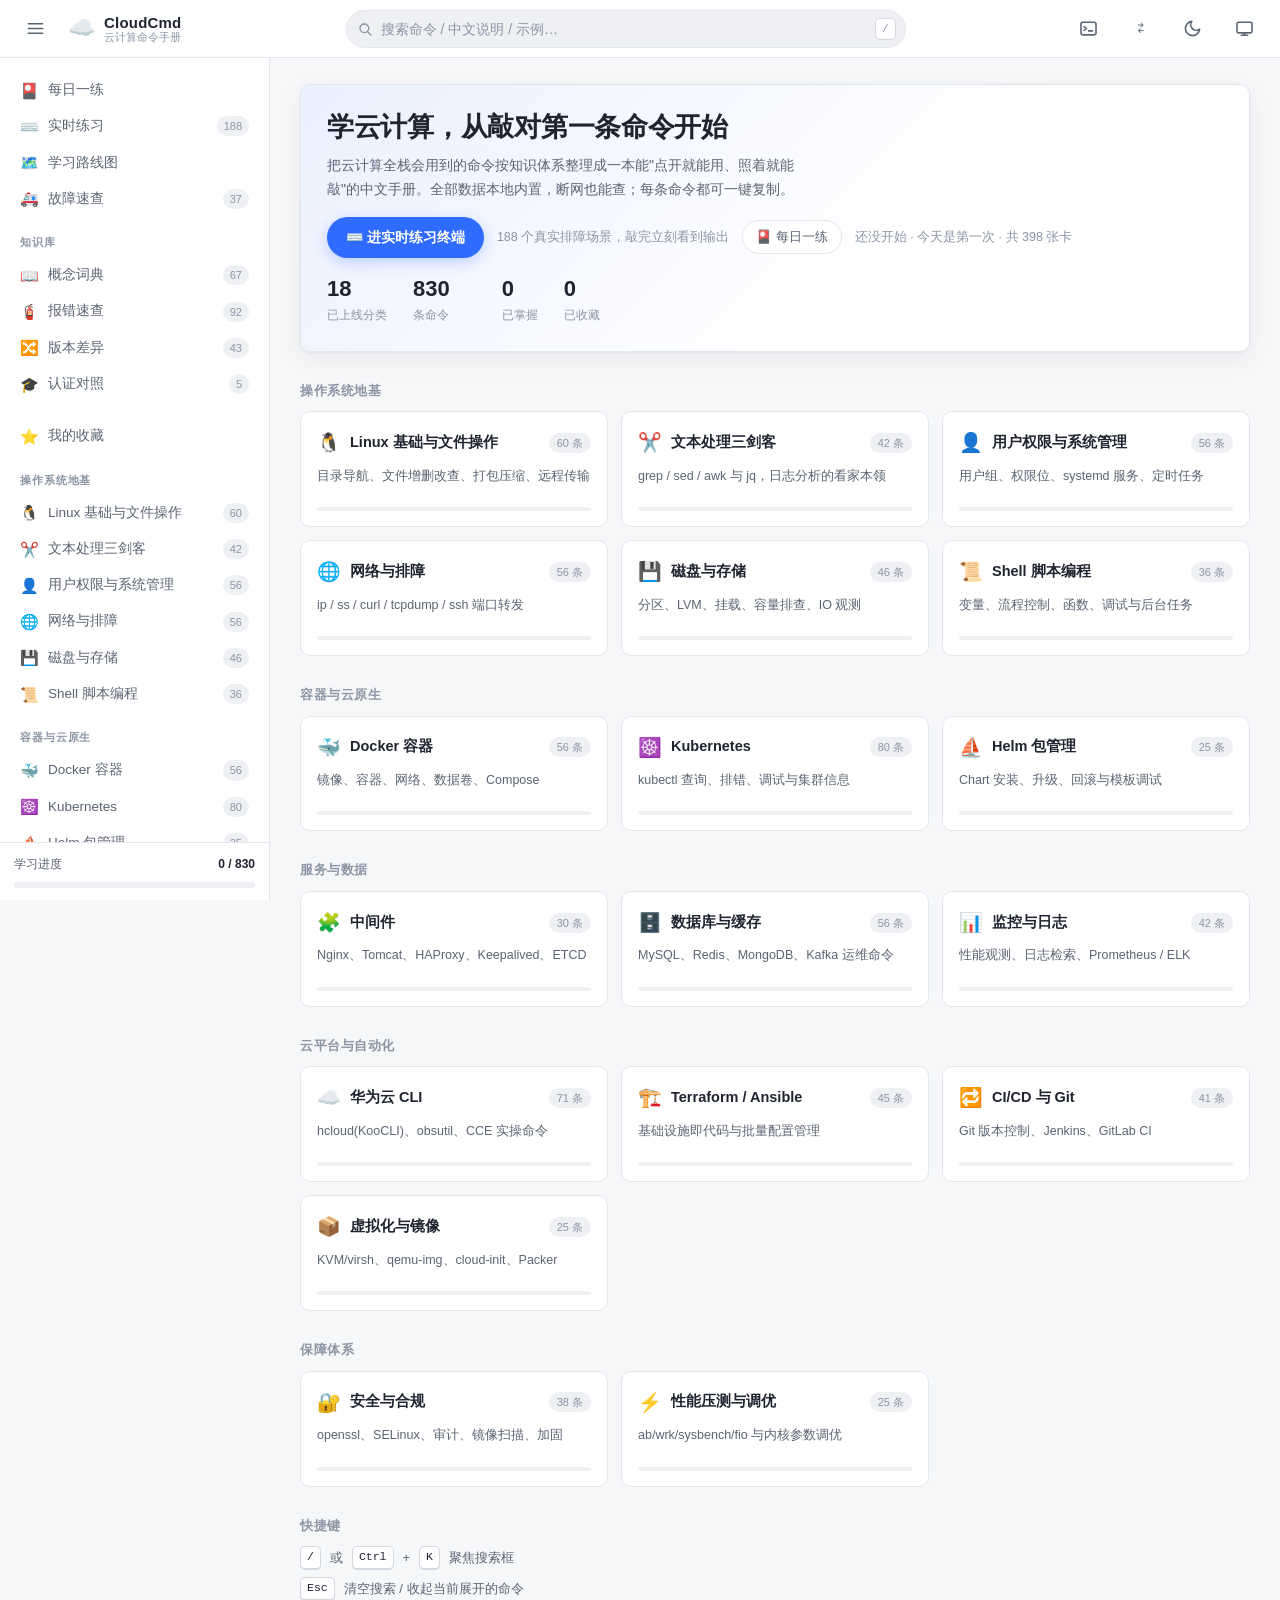
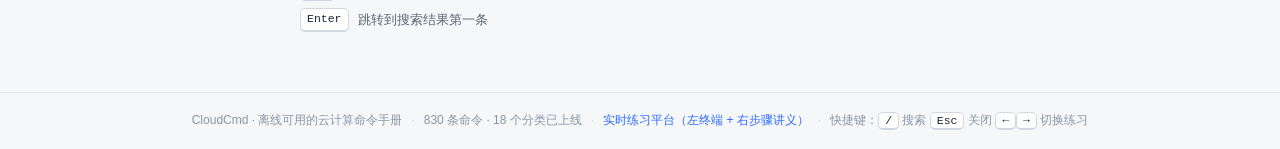
==== index.html @ 189daa64 "Refresh web asset cache versions" ====
<!DOCTYPE html>
<html lang="zh-CN" data-theme="auto">
<head>
<meta charset="UTF-8">
<meta name="viewport" content="width=device-width, initial-scale=1">
<title>CloudCmd · 云计算命令手册</title>
<meta name="description" content="云计算全栈命令速查与学习手册：Linux、Docker、Kubernetes，830 条命令，离线可用，支持搜索与一键复制。">
<meta name="theme-color" content="#2f6bff">
<link rel="icon" href="data:image/svg+xml,<svg xmlns='http://www.w3.org/2000/svg' viewBox='0 0 100 100'><text y='.9em' font-size='90'>☁️</text></svg>">
<link rel="stylesheet" href="assets/css/main.css?v=20260925a">
<link rel="stylesheet" href="assets/css/progress-transfer.css?v=20260926a">
<link rel="stylesheet" href="assets/css/print.css?v=20260925a" media="print">
</head>
<body>

<a class="skip-link" href="#main">跳到主内容</a>

<header class="topbar">
  <button class="icon-btn only-mobile" id="btn-menu" type="button" aria-label="打开分类菜单">
    <svg viewBox="0 0 24 24" aria-hidden="true"><path d="M3 6h18M3 12h18M3 18h18" fill="none" stroke="currentColor" stroke-width="2" stroke-linecap="round"/></svg>
  </button>

  <a class="brand" href="#/">
    <span class="brand-logo" aria-hidden="true">☁️</span>
    <span class="brand-text">
      <strong>CloudCmd</strong>
      <small>云计算命令手册</small>
    </span>
  </a>

  <div class="search-wrap">
    <svg class="search-icon" viewBox="0 0 24 24" aria-hidden="true"><circle cx="11" cy="11" r="6.5" fill="none" stroke="currentColor" stroke-width="2"/><path d="M16 16l5 5" fill="none" stroke="currentColor" stroke-width="2" stroke-linecap="round"/></svg>
    <input id="search-input" type="search" autocomplete="off" spellcheck="false"
           placeholder="搜索命令 / 中文说明 / 示例…" aria-label="搜索命令">
    <kbd class="search-kbd only-desktop">/</kbd>
  </div>

  <button class="icon-btn" id="btn-shell" type="button" aria-label="打开临时 Shell 窗口（快捷键 `）" title="临时 Shell 窗口：边看文档边练（快捷键 `）" aria-pressed="false">
    <svg viewBox="0 0 24 24" aria-hidden="true"><rect x="2.5" y="4" width="19" height="16" rx="2.5" fill="none" stroke="currentColor" stroke-width="2"/><path d="M6.5 9.5 9.5 12l-3 2.5M12 15h5" fill="none" stroke="currentColor" stroke-width="2" stroke-linecap="round" stroke-linejoin="round"/></svg>
  </button>

  <button class="icon-btn" id="btn-progress-transfer" type="button" aria-label="备份或恢复学习进度" title="备份或恢复学习进度">⇄</button>

  <button class="icon-btn" id="btn-theme" type="button" aria-label="切换深色模式" title="切换深色模式">
    <svg viewBox="0 0 24 24" aria-hidden="true"><path d="M21 12.8A9 9 0 1111.2 3a7 7 0 009.8 9.8z" fill="none" stroke="currentColor" stroke-width="2" stroke-linejoin="round"/></svg>
  </button>

  <a class="icon-btn" href="academy-lab.html" title="实时练习平台（左终端 + 右步骤讲义）" aria-label="打开实时练习平台">
    <svg viewBox="0 0 24 24" aria-hidden="true"><rect x="2.5" y="4" width="19" height="13.5" rx="2" fill="none" stroke="currentColor" stroke-width="2"/><path d="M8 20.5h8M12 17.5v3" fill="none" stroke="currentColor" stroke-width="2" stroke-linecap="round"/></svg>
  </a>
</header>

<div class="layout">
  <aside class="sidebar" id="sidebar" aria-label="分类导航">
    <nav class="nav" id="nav"></nav>
    <div class="sidebar-foot">
      <div class="progress-box" id="progress-box"></div>
    </div>
  </aside>
  <div class="backdrop" id="backdrop" hidden></div>

  <main class="main" id="main" tabindex="-1">
    <!-- 文档内容在这个滚动容器里；临时 Shell 面板会作为兄弟节点插到 .content 里 -->
  </main>

  <!-- 临时 Shell 窗口：点顶栏按钮打开，占右侧一栏，边看文档边敲命令 -->
  <aside class="shell-panel" id="shell-panel" hidden aria-label="临时 Shell 窗口">
    <button class="shell-resizer" id="shell-resizer" type="button"
            aria-label="拖动调整临时 Shell 宽度" title="拖动调整宽度"
            aria-orientation="vertical" aria-valuemin="320" aria-valuemax="900" aria-valuenow="400"></button>
    <div class="shell-head">
      <span class="shell-head-title">
        <svg viewBox="0 0 24 24" aria-hidden="true"><path d="M4 7l4 5-4 5M11 17h9" fill="none" stroke="currentColor" stroke-width="2" stroke-linecap="round" stroke-linejoin="round"/></svg>
        临时 Shell
      </span>
      <span class="shell-head-tip">命令可以直接复制到左边文档里对照</span>
      <button class="icon-btn shell-collapse" type="button" id="shell-collapse"
              aria-label="收缩临时 Shell" title="收缩到窄栏" aria-pressed="false">
        <svg viewBox="0 0 24 24" aria-hidden="true"><path d="M15 5 8 12l7 7" fill="none" stroke="currentColor" stroke-width="2" stroke-linecap="round" stroke-linejoin="round"/></svg>
      </button>
      <button class="shell-x" type="button" id="shell-close" aria-label="关闭 Shell 窗口" title="关闭（Esc）">
        <span aria-hidden="true">✕</span>关闭
      </button>
    </div>
    <div class="shell-body" id="shell-body"></div>
  </aside>
</div>

<button class="shell-fab" type="button" id="shell-fab" hidden aria-label="打开临时 Shell 窗口">⌨️</button>

<footer class="footer">
  <span>CloudCmd · 离线可用的云计算命令手册</span>
  <span class="dot">·</span>
  <span id="stat-total">数据加载中…</span>
  <span class="dot">·</span>
  <a href="academy-lab.html">实时练习平台（左终端 + 右步骤讲义）</a>
  <span class="dot">·</span>
  <span>快捷键：<kbd>/</kbd> 搜索 <kbd>Esc</kbd> 关闭 <kbd>←</kbd><kbd>→</kbd> 切换练习</span>
</footer>

<!-- ============ 数据层（必须按此顺序加载） ============ -->
<script>
  /* 全局注册表：各 data 文件把自己挂到 CC_CATS / CC_DATA 上
     CC_CATS[catId] = { id,index,name,icon,tagline,domain,stage,status,file }
     CC_DATA[catId] = [ command, ... ] */
  window.CC_CATS = window.CC_CATS || {};
  window.CC_DATA = window.CC_DATA || {};
</script>

<script src="data/_registry.js"></script>
<script src="data/linux-basic.js"></script>
<script src="data/linux-text.js"></script>
<script src="data/linux-user.js"></script>
<script src="data/linux-net.js"></script>
<script src="data/linux-storage.js"></script>
<script src="data/docker.js"></script>
<script src="data/kubernetes.js"></script>
<script src="data/cheat.js"></script>
<script src="data/roadmap.js"></script>

<!-- 模拟终端：虚拟环境 + 练习课程（数据层，必须在 shell.js 之前） -->
<script src="data/helm.js"></script>
<script src="data/cicd.js"></script>
<script src="data/security.js"></script>
<script src="data/shell.js"></script>
<script src="data/middleware.js"></script>
<script src="data/db-cache.js"></script>
<script src="data/cloud-cli.js"></script>
<script src="data/iac.js"></script>
<script src="data/kvm.js"></script>
<script src="data/perf.js"></script>
<script src="data/monitor.js"></script>
<!-- 每日一练卡片（数据契约与质量样板见 data/cards.js 顶部注释） -->
<script src="data/cards.js"></script>
<script src="data/cards-linux.js"></script>
<script src="data/cards-container.js"></script>
<script src="data/cards-data.js"></script>
<script src="data/cards-cloud.js"></script>
<script src="data/cards-gaps.js"></script>
<script src="data/cards-learning-chain.js"></script>
<script src="data/cards-practice-paths.js"></script>
<script src="data/termfs.js"></script>
<script src="data/lessons.js"></script>
<script src="data/lessons-linux.js"></script>
<script src="data/lessons-container.js"></script>
<script src="data/lessons-cloud.js"></script>
<script src="data/lessons-data.js"></script>
<script src="data/lessons-shell.js"></script>
<script src="data/lessons-iac.js"></script>
<script src="data/lessons-virt.js"></script>
<script src="data/lessons-sec.js"></script>
<script src="data/lessons-perf.js"></script>
<script src="data/lessons-practice.js"></script>
<script src="data/zz-lesson-assertions.js"></script>
<!-- 知识库：命令手册之外的"为什么 / 报错在说什么 / 版本差异 / 认证缺口" -->
<script src="data/concepts.js"></script>
<script src="data/errors.js"></script>
<script src="data/versions.js"></script>
<script src="data/cert.js"></script>

<!-- ============ 应用层 ============ -->
<script src="assets/js/store.js?v=20260926c"></script>
<script src="assets/js/progress-transfer.js?v=20260926a"></script>
<script src="assets/js/search.js?v=20260925b"></script>
<script src="assets/js/shell.js?v=20260925b"></script>
<script src="assets/js/lesson-judge.js?v=20260926b"></script>
<!-- 命令实现的扩展模块：必须排在 shell.js 之后，顺序见 tools/_cmdlist.js -->
<script src="assets/js/sim-data.js?v=20260925b"></script>
<script src="assets/js/cmd-k8s.js?v=20260925b"></script>
<script src="assets/js/cmd-virt.js?v=20260925b"></script>
<script src="assets/js/cmd-iac.js?v=20260925b"></script>
<script src="assets/js/cmd-sec.js?v=20260925b"></script>
<script src="assets/js/cmd-db.js?v=20260925b"></script>
<script src="assets/js/cmd-ops.js?v=20260925b"></script>
<script src="assets/js/cmd-basic2.js?v=20260925c"></script>
<script src="assets/js/fs-extra.js?v=20260925c"></script>
<script src="assets/js/cmd-basic3.js?v=20260925c"></script>
<script src="assets/js/cmd-host.js?v=20260925d"></script>
<script src="assets/js/cmd-text.js?v=20260925e"></script>
<script src="assets/js/cmd-cloud.js?v=20260925f"></script>
<script src="assets/js/render.js?v=20260926b"></script>
<script src="assets/js/terminal.js?v=20260926b"></script>
<script src="assets/js/drill.js?v=20260925b"></script>
<script src="assets/js/router.js?v=20260925b"></script>
<script src="assets/js/app.js?v=20260925b"></script>
</body>
</html>
---- assets/css/main.css ----
/* ==========================================================================
   CloudCmd · 云计算命令手册
   零依赖样式表：主题变量 → 基础重置 → 布局 → 组件 → 响应式 → 工具类
   ========================================================================== */

/* ---------- 1. 主题变量 ---------- */
:root{
  --bg:#f6f7f9;
  --bg-soft:#eef0f4;
  --bg-card:#ffffff;
  --text:#1f2430;
  --text-dim:#5b6472;
  --text-faint:#8b95a5;
  --border:#e3e6ec;
  --border-strong:#d2d7e0;
  --accent:#2f6bff;
  --accent-hover:#1f56e0;
  --accent-soft:#eaf0ff;
  --cta:#22c55e;
  --cta-hover:#16a34a;
  --ok:#12a150;
  --warn:#e08700;
  --err:#e5484d;
  --purple:#7b5cff;
  --code-bg:#0f1420;
  --code-head:#1b2333;
  --code-text:#d7e0ef;
  --code-dim:#7f8ca3;
  --radius:10px;
  --radius-sm:6px;
  --shadow:0 1px 3px rgba(16,24,40,.06), 0 8px 24px rgba(16,24,40,.05);
  --shadow-lg:0 12px 40px rgba(16,24,40,.14);
  --sidebar-w:270px;
  --shell-w:400px;
  --topbar-h:58px;
  --mono:"JetBrains Mono","Cascadia Mono","SF Mono",Menlo,Consolas,"Liberation Mono",monospace;
  --sans:-apple-system,BlinkMacSystemFont,"Segoe UI","PingFang SC","Hiragino Sans GB","Microsoft YaHei",sans-serif;
}

html[data-theme="dark"]{
  --bg:#0e1116;
  --bg-soft:#151a21;
  --bg-card:#161b23;
  --text:#e6eaf2;
  --text-dim:#a3adbd;
  --text-faint:#6f7a8b;
  --border:#242b36;
  --border-strong:#333c4a;
  --accent:#5b8cff;
  --accent-hover:#7ba3ff;
  --accent-soft:#1a2540;
  --cta:#22c55e;
  --cta-hover:#2ee06a;
  --ok:#2ecc71;
  --warn:#f0a92a;
  --err:#ff6b6f;
  --shadow:0 1px 3px rgba(0,0,0,.4), 0 8px 24px rgba(0,0,0,.3);
  --shadow-lg:0 12px 40px rgba(0,0,0,.5);
  --code-head:#141b28;
}

/* ---------- 2. 基础重置 ---------- */
*,*::before,*::after{box-sizing:border-box}
html{-webkit-text-size-adjust:100%}
body{
  margin:0;
  background:var(--bg);
  color:var(--text);
  font:15px/1.65 var(--sans);
  overflow-wrap:break-word;
}
h1,h2,h3,h4{margin:0;font-weight:650;line-height:1.35}
p{margin:0}
a{color:var(--accent);text-decoration:none}
a:hover{text-decoration:underline}
code,kbd,pre{font-family:var(--mono)}
button{font:inherit;color:inherit}
ul,ol{margin:0;padding:0;list-style:none}
hr{border:0;border-top:1px solid var(--border);margin:22px 0}

:focus-visible{outline:2px solid var(--accent);outline-offset:2px;border-radius:4px}

.skip-link{
  position:absolute;left:-9999px;top:0;z-index:100;
  background:var(--accent);color:#fff;padding:10px 16px;border-radius:0 0 var(--radius) 0;
}
.skip-link:focus{left:0}

::-webkit-scrollbar{width:10px;height:10px}
::-webkit-scrollbar-thumb{background:var(--border-strong);border-radius:6px;border:2px solid transparent;background-clip:content-box}
::-webkit-scrollbar-thumb:hover{background:var(--text-faint);background-clip:content-box}
::-webkit-scrollbar-track{background:transparent}

/* ---------- 3. 顶栏 ---------- */
.topbar{
  position:sticky;top:0;z-index:40;
  height:var(--topbar-h);
  display:flex;align-items:center;gap:14px;
  padding:0 16px;
  background:color-mix(in srgb, var(--bg-card) 88%, transparent);
  backdrop-filter:saturate(180%) blur(12px);
  border-bottom:1px solid var(--border);
}
.brand{display:flex;align-items:center;gap:9px;color:var(--text);flex:0 0 auto}
.brand:hover{text-decoration:none}
.brand-logo{font-size:22px;line-height:1}
.brand-text{display:flex;flex-direction:column;line-height:1.15}
.brand-text strong{font-size:15px;letter-spacing:.2px}
.brand-text small{font-size:11px;color:var(--text-faint)}

.search-wrap{position:relative;flex:1 1 auto;max-width:560px;margin:0 auto}
.search-icon{
  position:absolute;left:11px;top:50%;transform:translateY(-50%);
  width:16px;height:16px;color:var(--text-faint);pointer-events:none;
}
#search-input{
  width:100%;height:38px;
  padding:0 46px 0 34px;
  background:var(--bg-soft);
  border:1px solid var(--border);
  border-radius:999px;
  color:var(--text);font-size:14px;
  transition:border-color .15s, background .15s, box-shadow .15s;
}
#search-input::placeholder{color:var(--text-faint)}
#search-input:focus{
  outline:none;background:var(--bg-card);
  border-color:var(--accent);
  box-shadow:0 0 0 3px var(--accent-soft);
}
#search-input::-webkit-search-cancel-button{cursor:pointer}
.search-kbd{
  position:absolute;right:10px;top:50%;transform:translateY(-50%);
  font-size:11px;color:var(--text-faint);
  border:1px solid var(--border-strong);border-radius:5px;
  padding:1px 6px;background:var(--bg-card);
}

.icon-btn{
  display:inline-flex;align-items:center;justify-content:center;
  width:38px;height:38px;flex:0 0 auto;
  background:transparent;border:1px solid transparent;border-radius:var(--radius-sm);
  cursor:pointer;color:var(--text-dim);
  transition:background .15s,color .15s;
}
.icon-btn:hover{background:var(--bg-soft);color:var(--text)}
.icon-btn svg{width:19px;height:19px}

/* ---------- 4. 布局 ---------- */
.layout{display:flex;align-items:flex-start;min-height:calc(100vh - var(--topbar-h) - 50px)}

.sidebar{
  position:sticky;top:var(--topbar-h);
  flex:0 0 var(--sidebar-w);width:var(--sidebar-w);
  height:calc(100vh - var(--topbar-h));
  display:flex;flex-direction:column;
  border-right:1px solid var(--border);
  background:var(--bg-card);
}
/* 窗口不够宽又开着临时 Shell 时，先把侧栏让出来给文档和终端 */
@media (max-width:1439.98px){
  html[data-shell="on"] .sidebar{display:none}
}
.nav{flex:1 1 auto;overflow-y:auto;padding:14px 10px 8px}
.nav-group{margin-bottom:16px}
.nav-group-title{
  font-size:11px;font-weight:700;letter-spacing:.08em;text-transform:uppercase;
  color:var(--text-faint);padding:0 10px 6px;
}
.nav-link{
  display:flex;align-items:center;gap:9px;
  padding:7px 10px;border-radius:var(--radius-sm);
  color:var(--text-dim);font-size:13.5px;
  transition:background .13s,color .13s;
}
.nav-link:hover{background:var(--bg-soft);color:var(--text);text-decoration:none}
.nav-link.active{background:var(--accent-soft);color:var(--accent);font-weight:600}
.nav-link .nav-icon{font-size:15px;line-height:1;flex:0 0 auto}
.nav-link .nav-name{flex:1 1 auto;min-width:0;overflow:hidden;text-overflow:ellipsis;white-space:nowrap}
.nav-link .nav-count{
  font-size:11px;font-variant-numeric:tabular-nums;
  color:var(--text-faint);background:var(--bg-soft);
  border-radius:999px;padding:1px 7px;flex:0 0 auto;
}
.nav-link.active .nav-count{background:var(--bg-card);color:var(--accent)}
.nav-link.soon{opacity:.55;cursor:not-allowed}
.nav-link.soon:hover{background:transparent;color:var(--text-dim)}

.sidebar-foot{border-top:1px solid var(--border);padding:12px 14px}
.progress-box{font-size:12px;color:var(--text-dim)}
.progress-head{display:flex;justify-content:space-between;margin-bottom:7px}
.progress-head b{color:var(--text);font-variant-numeric:tabular-nums}
.progress-bar{height:6px;border-radius:999px;background:var(--bg-soft);overflow:hidden}
.progress-fill{height:100%;background:linear-gradient(90deg,var(--accent),var(--ok));border-radius:999px;transition:width .3s}

.backdrop{position:fixed;inset:var(--topbar-h) 0 0;background:rgba(16,24,40,.42);z-index:25;border:0}

.main{
  flex:1 1 auto;min-width:0;
  padding:26px 30px 60px;
  max-width:1180px;
}
.wrap{max-width:1000px}

/* ---------- 5. 页头 / 面包屑 ---------- */
.breadcrumb{font-size:12.5px;color:var(--text-faint);margin-bottom:12px}
.breadcrumb a{color:var(--text-dim)}
.breadcrumb span.sep{margin:0 6px;color:var(--text-faint)}

.page-head{margin-bottom:22px}
.page-head h1{font-size:25px;display:flex;align-items:center;gap:10px;flex-wrap:wrap}
.page-head h1 .emoji{font-size:24px}
.page-sub{color:var(--text-dim);font-size:13.5px;margin-top:7px}
/* 标题行：左边标题，右边「实时练习」入口 */
.page-head-row{display:flex;align-items:center;gap:14px;flex-wrap:wrap}
.page-head-row h1{flex:1 1 auto;min-width:0}

/* 分类页的「实时练习」入口按钮 */
.practice-entry{
  display:inline-flex;align-items:center;gap:10px;flex:0 0 auto;
  padding:9px 14px;border-radius:var(--radius);
  background:linear-gradient(180deg,#e9f9ef,#d7f2e2);
  border:1px solid #a9dfc0;color:#0f6b39;text-decoration:none;
  transition:transform .13s,border-color .13s,box-shadow .13s;
}
.practice-entry:hover{
  text-decoration:none;transform:translateY(-1px);
  border-color:var(--cta);box-shadow:0 4px 14px rgba(34,197,94,.18);
}
.practice-entry .pe-icon{font-size:17px;line-height:1}
.practice-entry .pe-text{display:flex;flex-direction:column;line-height:1.25}
.practice-entry .pe-text b{font-size:13.5px;font-weight:700}
.practice-entry .pe-text small{font-size:11.5px;color:#3f7d5c}
.practice-entry .pe-go{font-size:14px;font-weight:700;color:var(--cta)}
.practice-entry.is-soon{
  background:var(--bg-soft);border-color:var(--border);color:var(--text-faint);
  cursor:not-allowed;transform:none;box-shadow:none;
}
.practice-entry.is-soon .pe-text small{color:var(--text-faint)}
html[data-theme="dark"] .practice-entry{
  background:linear-gradient(180deg,#13301f,#0f2618);border-color:#2b6b45;color:#7ee39c;
}
html[data-theme="dark"] .practice-entry .pe-text small{color:#6fbf8d}
html[data-theme="dark"] .practice-entry.is-soon{background:var(--bg-soft);border-color:var(--border);color:var(--text-faint)}

/* ---------- 6.1 练习列表（分类 → 一步一步复习） ---------- */
.practice-sum{
  margin:0 0 16px;padding:12px 15px;
  background:var(--bg-card);border:1px solid var(--border);border-radius:var(--radius);
  font-size:13px;color:var(--text-dim);
}
.practice-sum b{color:var(--accent);font-size:14.5px;margin:0 2px}
.practice-list{display:flex;flex-direction:column;gap:10px}
.practice-item{
  display:flex;align-items:center;gap:14px;
  padding:13px 16px;
  background:var(--bg-card);border:1px solid var(--border);border-radius:var(--radius);
  text-decoration:none;color:inherit;
  transition:border-color .14s,transform .14s,box-shadow .14s;
}
.practice-item:hover{
  text-decoration:none;transform:translateX(2px);
  border-color:var(--cta);box-shadow:0 3px 12px rgba(16,24,40,.06);
}
.practice-item.is-done{border-color:rgba(18,161,80,.45);background:linear-gradient(180deg,var(--bg-card),rgba(34,197,94,.05))}
.pi-no{
  flex:0 0 auto;width:34px;display:flex;flex-direction:column;align-items:center;gap:3px;
  font-size:13px;font-weight:700;color:var(--text-dim);
}
/* 难度标记：由本节引用的命令等级推算（见 terminal.js 的 levelOf）。
   目的很直接 —— 课程在数据里的顺序是按写作批次追加的，实测 18 个分类里只有 1 个
   是难度递增的；不给标记的话，新手进一个分类根本看不出从哪开始。 */
.pi-lv{
  font-style:normal;display:inline-block;
  padding:1px 6px;border-radius:999px;
  font-size:10.5px;font-weight:700;letter-spacing:.2px;
  border:1px solid transparent;
}
.pi-lv.lv1{background:rgba(34,197,94,.14);color:#16a34a;border-color:rgba(34,197,94,.28)}
.pi-lv.lv2{background:rgba(59,130,246,.13);color:#2563eb;border-color:rgba(59,130,246,.26)}
.pi-lv.lv3{background:rgba(245,158,11,.14);color:#d97706;border-color:rgba(245,158,11,.28)}
.pi-lv.lv4{background:rgba(239,68,68,.13);color:#dc2626;border-color:rgba(239,68,68,.26)}
.practice-item.is-done .pi-no{color:var(--ok)}
.pi-main{flex:1 1 auto;min-width:0;display:flex;flex-direction:column;gap:5px}
.pi-title{font-size:14.5px;font-weight:650;display:flex;align-items:center;gap:9px;flex-wrap:wrap}
.pi-done{font-style:normal;font-size:11.5px;font-weight:700;color:var(--ok);background:rgba(34,197,94,.12);padding:1px 7px;border-radius:999px}
.pi-task{font-size:12.5px;color:var(--text-dim);overflow:hidden;text-overflow:ellipsis;white-space:nowrap}
.pi-meta{display:flex;align-items:center;gap:9px;font-size:11.5px;color:var(--text-faint)}
.pi-bar{flex:0 0 auto;width:96px;height:5px;border-radius:999px;background:var(--bg-soft);overflow:hidden}
.pi-bar i{display:block;height:100%;background:var(--cta);border-radius:999px}
.pi-num{flex:0 0 auto}
.pi-cmd{
  font-family:var(--mono);font-size:11.5px;
  overflow:hidden;text-overflow:ellipsis;white-space:nowrap;
  padding:1px 6px;border-radius:4px;background:var(--bg-soft);
}
.pi-go{flex:0 0 auto;font-size:12.5px;font-weight:700;color:var(--cta);white-space:nowrap}

.section-title{
  font-size:13px;font-weight:700;letter-spacing:.04em;
  color:var(--text-faint);text-transform:uppercase;
  margin:30px 0 12px;
}

/* ---------- 6. 首页 hero ---------- */
.hero{
  background:linear-gradient(135deg,var(--accent-soft),var(--bg-card) 62%);
  border:1px solid var(--border);
  border-radius:var(--radius);
  padding:24px 26px;
  box-shadow:var(--shadow);
  margin-bottom:8px;
}
.hero h1{font-size:27px;letter-spacing:-.01em}
.hero p{color:var(--text-dim);margin-top:9px;font-size:14px;max-width:62ch}
.hero-stats{display:flex;gap:26px;margin-top:18px;flex-wrap:wrap}
.hero-cta{display:flex;align-items:center;gap:13px;flex-wrap:wrap;margin-top:16px}
.btn-primary{
  display:inline-flex;align-items:center;gap:7px;
  background:var(--accent);color:#fff;
  padding:9px 19px;border-radius:999px;
  font-size:14px;font-weight:600;
  box-shadow:0 4px 14px rgba(47,107,255,.28);
  transition:background .15s,transform .15s;
}
.btn-primary:hover{background:var(--accent-hover);text-decoration:none;transform:translateY(-1px)}
.hero-cta-note{font-size:12.5px;color:var(--text-faint)}
.hero-stat b{display:block;font-size:22px;font-variant-numeric:tabular-nums;line-height:1.2}
.hero-stat span{font-size:12px;color:var(--text-faint)}

/* ---------- 7. 分类卡片网格 ---------- */
.grid{display:grid;gap:13px;grid-template-columns:repeat(auto-fill,minmax(232px,1fr))}
.cat-card{
  display:flex;flex-direction:column;gap:7px;
  background:var(--bg-card);border:1px solid var(--border);
  border-radius:var(--radius);padding:15px 16px;
  color:var(--text);
  transition:transform .14s,border-color .14s,box-shadow .14s;
}
.cat-card:hover{
  text-decoration:none;transform:translateY(-2px);
  border-color:var(--accent);box-shadow:var(--shadow);
}
.cat-card-top{display:flex;align-items:center;gap:9px}
.cat-card-top .emoji{font-size:19px}
.cat-card-top strong{font-size:14.5px;flex:1 1 auto}
.cat-card-top .nav-count,.cat-card .count{
  font-size:11px;color:var(--text-faint);background:var(--bg-soft);
  border-radius:999px;padding:1px 8px;font-variant-numeric:tabular-nums;flex:0 0 auto;
}
.cat-card p{font-size:12.5px;color:var(--text-dim);min-height:2.6em}
.cat-card .cat-bar{height:4px;border-radius:999px;background:var(--bg-soft);overflow:hidden;margin-top:2px}
.cat-card .cat-bar i{display:block;height:100%;background:var(--ok);border-radius:999px}
.cat-card.soon{opacity:.6}
.cat-card.soon:hover{transform:none;border-color:var(--border);box-shadow:none}

/* ---------- 8. 工具条（筛选） ---------- */
.toolbar{
  display:flex;align-items:center;gap:10px;flex-wrap:wrap;
  padding:11px 13px;margin-bottom:16px;
  background:var(--bg-card);border:1px solid var(--border);border-radius:var(--radius);
}
.toolbar-label{font-size:12px;color:var(--text-faint)}
.seg{display:flex;background:var(--bg-soft);border-radius:var(--radius-sm);padding:2px;gap:2px}
.seg button{
  border:0;background:transparent;cursor:pointer;
  padding:5px 11px;border-radius:5px;font-size:12.5px;color:var(--text-dim);
  transition:background .13s,color .13s;
}
.seg button:hover{color:var(--text)}
.seg button[aria-pressed="true"]{background:var(--bg-card);color:var(--accent);font-weight:600;box-shadow:0 1px 2px rgba(16,24,40,.08)}
.toolbar select{
  height:31px;padding:0 8px;font-size:12.5px;
  background:var(--bg-soft);color:var(--text);
  border:1px solid var(--border);border-radius:var(--radius-sm);
}
.toolbar-spacer{flex:1 1 auto}
.chk{display:inline-flex;align-items:center;gap:6px;font-size:12.5px;color:var(--text-dim);cursor:pointer;user-select:none}
.chk input{accent-color:var(--accent);width:14px;height:14px;cursor:pointer}

/* ---------- 9. 命令卡片 ---------- */
.cmd-list{display:flex;flex-direction:column;gap:12px}
.cmd-card{
  background:var(--bg-card);border:1px solid var(--border);
  border-radius:var(--radius);overflow:hidden;
  transition:border-color .14s,box-shadow .14s;
}
.cmd-card:hover{border-color:var(--border-strong)}
.cmd-card.open{border-color:var(--accent);box-shadow:var(--shadow)}
.cmd-card.mastered{border-left:3px solid var(--ok)}
.cmd-head{
  display:flex;align-items:flex-start;gap:11px;
  padding:13px 15px;cursor:pointer;
}
.cmd-head:hover{background:var(--bg-soft)}
.cmd-head-main{flex:1 1 auto;min-width:0}
.cmd-name-row{display:flex;align-items:center;gap:9px;flex-wrap:wrap}
.cmd-name{
  font-family:var(--mono);font-size:14.5px;font-weight:650;
  color:var(--text);letter-spacing:-.01em;
}
.cmd-summary{font-size:13px;color:var(--text-dim);margin-top:5px}
.cmd-head-actions{display:flex;align-items:center;gap:3px;flex:0 0 auto}
.cmd-body{border-top:1px solid var(--border);padding:15px 16px 17px;background:var(--bg)}

/* 徽章 */
.badge{
  display:inline-flex;align-items:center;gap:3px;
  font-size:11px;font-weight:600;line-height:1;
  padding:3px 7px;border-radius:999px;white-space:nowrap;
}
.badge.lv1{background:rgba(18,161,80,.13);color:var(--ok)}
.badge.lv2{background:rgba(47,107,255,.13);color:var(--accent)}
.badge.lv3{background:rgba(224,135,0,.15);color:var(--warn)}
.badge.lv4{background:rgba(229,72,77,.13);color:var(--err)}
.badge.tag{background:var(--bg-soft);color:var(--text-faint);font-weight:500}
.badge.cat{background:var(--accent-soft);color:var(--accent)}

/* 星标按钮 */
.star-btn{
  display:inline-flex;align-items:center;justify-content:center;
  width:30px;height:30px;border:0;background:transparent;
  border-radius:var(--radius-sm);cursor:pointer;color:var(--text-faint);
  transition:background .13s,color .13s;
}
.star-btn:hover{background:var(--bg-soft);color:var(--warn)}
.star-btn.on{color:var(--warn)}
.star-btn svg{width:16px;height:16px}

/* ---------- 10. 代码块 ---------- */
.code{
  position:relative;background:var(--code-bg);
  border-radius:var(--radius-sm);margin:9px 0;
  border:1px solid rgba(255,255,255,.06);
}
.code-head{
  display:flex;align-items:center;gap:8px;
  padding:6px 10px;background:var(--code-head);
  border-radius:var(--radius-sm) var(--radius-sm) 0 0;
}
.code-head .lang{font-size:11px;color:var(--code-dim);font-family:var(--mono);flex:1 1 auto;letter-spacing:.04em}
.code pre{
  margin:0;padding:11px 13px;overflow-x:auto;
  color:var(--code-text);font-size:13px;line-height:1.62;
  tab-size:2;
}
.code.single pre{border-radius:var(--radius-sm)}
.copy-btn{
  display:inline-flex;align-items:center;gap:5px;
  border:1px solid rgba(255,255,255,.16);background:rgba(255,255,255,.06);
  color:#c3cddd;font-size:11.5px;
  padding:3px 9px;border-radius:5px;cursor:pointer;
  transition:background .13s,color .13s,border-color .13s;flex:0 0 auto;
}
.copy-btn:hover{background:rgba(255,255,255,.14);color:#fff}
.copy-btn.done{background:rgba(46,204,113,.2);border-color:rgba(46,204,113,.5);color:#5ee08e}
.copy-btn svg{width:13px;height:13px}

/* 内联命令代码（正文里） */
.inline-code{
  font-family:var(--mono);font-size:.9em;
  background:var(--bg-soft);color:var(--text);
  border:1px solid var(--border);
  padding:1px 5px;border-radius:4px;
}

/* ---------- 11. 详情区块 ---------- */
.block{margin:16px 0}
.block-title{
  font-size:11.5px;font-weight:700;letter-spacing:.07em;text-transform:uppercase;
  color:var(--text-faint);margin-bottom:8px;
}
.param-table{width:100%;border-collapse:collapse;font-size:13px}
.param-table th,.param-table td{
  text-align:left;padding:7px 10px;
  border-bottom:1px solid var(--border);vertical-align:top;
}
.param-table th{font-size:11.5px;color:var(--text-faint);font-weight:600;text-transform:uppercase;letter-spacing:.05em}
.param-table tr:last-child td{border-bottom:0}
.param-table td:first-child{
  font-family:var(--mono);font-size:12.5px;
  white-space:nowrap;color:var(--accent);width:1%;
}
.param-table td:last-child{color:var(--text-dim)}

.notes{
  background:rgba(224,135,0,.08);
  border-left:3px solid var(--warn);
  border-radius:0 var(--radius-sm) var(--radius-sm) 0;
  padding:10px 13px;font-size:13px;
}
.notes li{position:relative;padding-left:16px;margin:4px 0;color:var(--text-dim)}
.notes li::before{content:"⚠";position:absolute;left:0;color:var(--warn);font-size:11px}
.notes li:first-child{margin-top:0}
.notes li:last-child{margin-bottom:0}

.ex{margin:11px 0}
.ex-desc{font-size:12.5px;color:var(--text-dim);margin-bottom:5px}
.ex-desc b{color:var(--text-faint);font-weight:600;margin-right:5px;font-variant-numeric:tabular-nums}

.related{display:flex;flex-wrap:wrap;gap:7px}
.related a{
  font-family:var(--mono);font-size:12px;
  background:var(--bg-soft);border:1px solid var(--border);
  padding:3px 9px;border-radius:999px;color:var(--text-dim);
}
.related a:hover{border-color:var(--accent);color:var(--accent);text-decoration:none}

.detail-foot{
  display:flex;justify-content:space-between;gap:12px;align-items:center;flex-wrap:wrap;
  margin-top:20px;padding-top:14px;border-top:1px dashed var(--border);
  font-size:12.5px;
}
.detail-foot-meta{display:inline-flex;align-items:center;gap:6px;flex-wrap:wrap}

/* 「标记为已掌握」——
   这是一条命令唯一的"我学会了"动作，做小了不像按钮、做花了抢内容。
   形态取"复选框"的隐喻：左边一个空圆圈，勾上之后圆圈填绿、勾变白。
   （早先这里没给 svg 定尺寸，勾图标按浏览器默认的 300×150 渲染，
   把整条底栏撑得又高又怪 —— 这是"太丑"的真正原因。） */
.detail-foot .master-toggle{
  display:inline-flex;align-items:center;gap:9px;
  background:var(--bg-card);border:1px solid var(--border);
  padding:7px 15px 7px 9px;border-radius:10px;cursor:pointer;
  color:var(--text);font-size:13px;font-weight:500;line-height:1;
  box-shadow:0 1px 2px rgba(0,0,0,.04);
  transition:background .16s ease,border-color .16s ease,color .16s ease,box-shadow .16s ease,transform .1s ease;
}
/* 未勾选时是**看得见的空心圆 + 淡淡的勾**。
   之前给的是白色实心圆，在浅色页面上像一个渲染空洞 ——
   截图看过一眼就知道：它不像"点我打勾"，像坏了。 */
.detail-foot .master-toggle .mt-ico{
  display:inline-flex;align-items:center;justify-content:center;
  width:20px;height:20px;border-radius:50%;flex:0 0 auto;
  background:transparent;border:1.5px solid var(--text-faint);color:var(--text-faint);
  transition:background .16s ease,border-color .16s ease,box-shadow .16s ease,color .16s ease;
}
.detail-foot .master-toggle .mt-ico svg{width:12px;height:12px;opacity:.4;transition:opacity .16s ease}
.detail-foot .master-toggle:hover{border-color:var(--ok);color:var(--ok);box-shadow:0 2px 8px rgba(18,161,80,.14)}
.detail-foot .master-toggle:hover .mt-ico{border-color:var(--ok);color:var(--ok)}
.detail-foot .master-toggle:hover .mt-ico svg{opacity:.85}
.detail-foot .master-toggle:active{transform:scale(.97)}
.detail-foot .master-toggle:focus-visible{outline:2px solid var(--accent);outline-offset:2px}
.detail-foot .master-toggle.on{
  background:rgba(18,161,80,.12);border-color:rgba(18,161,80,.45);
  color:var(--ok);font-weight:600;
}
.detail-foot .master-toggle.on .mt-ico{background:var(--ok);border-color:var(--ok);box-shadow:0 0 0 3px rgba(18,161,80,.16)}
.detail-foot .master-toggle.on .mt-ico svg{opacity:1}

/* 卡片被标记掌握后，整卡略微降调，让"还没学会的"更显眼 */
.cmd-card.mastered .cmd-name::after{content:' ✓';color:var(--ok);font-weight:600}
.pager{display:flex;gap:8px}
.pager a{color:var(--text-dim);font-size:12.5px}

/* ---------- 12. 搜索页 ---------- */
.search-meta{font-size:13px;color:var(--text-dim);margin-bottom:14px}
.search-meta b{color:var(--text)}
mark{background:var(--accent-soft);color:var(--accent);border-radius:3px;padding:0 2px}
.empty{
  text-align:center;padding:56px 20px;color:var(--text-faint);
  background:var(--bg-card);border:1px dashed var(--border-strong);border-radius:var(--radius);
}
.empty .big{font-size:34px;display:block;margin-bottom:10px}
.empty p{font-size:13.5px}

.kbd-list{display:flex;flex-direction:column;gap:7px;margin-top:12px;font-size:13px;color:var(--text-dim)}
.kbd-list div{display:flex;gap:9px;align-items:center}
kbd{
  background:var(--bg-card);border:1px solid var(--border-strong);
  border-bottom-width:2px;border-radius:5px;
  padding:1px 6px;font-size:11.5px;color:var(--text);
}

/* ---------- 13. 路线图 ---------- */
.roadmap{position:relative;padding-left:30px}
/* 路线图页顶部的「综合实战」入口块。
   视觉上刻意与下面的阶段卡片区分：它不是"一个阶段"，而是"把阶段串起来用"。 */
.cap-box{
  margin:14px 0 18px;padding:14px 16px;
  border:1px solid var(--border);border-radius:var(--radius);
  background:linear-gradient(180deg,var(--bg-card),rgba(99,102,241,.05));
}
.cap-head{display:flex;align-items:baseline;gap:10px;flex-wrap:wrap;margin-bottom:10px}
.cap-head b{font-size:15px}
.cap-head span{font-size:12.5px;color:var(--text-dim)}
.cap-list{display:grid;grid-template-columns:repeat(auto-fit,minmax(260px,1fr));gap:10px}
.cap-item{
  display:flex;flex-direction:column;gap:5px;
  padding:11px 13px;border:1px solid var(--border);border-radius:var(--radius-sm);
  background:var(--bg-card);text-decoration:none;transition:border-color .13s;
}
.cap-item:hover{border-color:var(--accent);text-decoration:none}
.cap-title{font-size:13.5px;font-weight:650;color:var(--text)}
.cap-meta{font-size:11.5px;color:var(--text-faint)}
.cap-task{font-size:12px;color:var(--text-dim);line-height:1.5}
.cap-go{font-size:12px;font-weight:650;color:var(--accent);margin-top:2px}
.roadmap::before{
  content:"";position:absolute;left:9px;top:6px;bottom:6px;
  width:2px;background:var(--border);
}
.stage{position:relative;margin-bottom:14px}
.stage::before{
  content:"";position:absolute;left:-26px;top:15px;
  width:11px;height:11px;border-radius:50%;
  background:var(--bg-card);border:2px solid var(--border-strong);
}
.stage.done::before{background:var(--ok);border-color:var(--ok)}
.stage-card{
  background:var(--bg-card);border:1px solid var(--border);
  border-radius:var(--radius);padding:15px 17px;
}
.stage.done .stage-card{border-color:rgba(18,161,80,.4)}
.stage-head{display:flex;align-items:center;gap:10px;flex-wrap:wrap;cursor:pointer}
.stage-no{
  font-family:var(--mono);font-size:11px;font-weight:700;
  background:var(--accent-soft);color:var(--accent);
  padding:2px 8px;border-radius:999px;
}
.stage-head h3{font-size:15.5px;flex:1 1 auto}
.stage-meta{font-size:12px;color:var(--text-faint)}
.stage-body{margin-top:13px;display:grid;gap:12px}
.stage-sec h4{font-size:12px;color:var(--text-faint);text-transform:uppercase;letter-spacing:.06em;margin-bottom:6px}
.stage-sec ul{display:flex;flex-direction:column;gap:4px;font-size:13px;color:var(--text-dim)}
.stage-sec li{position:relative;padding-left:15px}
.stage-sec li::before{content:"▸";position:absolute;left:2px;color:var(--text-faint);font-size:10px;top:1px}
.stage-goal{font-size:13.5px;color:var(--text-dim)}
.stage-links{display:flex;gap:7px;flex-wrap:wrap;margin-top:3px}
.stage-links a{font-size:12px;background:var(--bg-soft);border:1px solid var(--border);padding:3px 9px;border-radius:999px;color:var(--text-dim)}
.stage-links a:hover{border-color:var(--accent);color:var(--accent);text-decoration:none}
.stage-done-btn{
  border:1px solid var(--border);background:var(--bg-card);cursor:pointer;
  font-size:12px;padding:4px 10px;border-radius:999px;color:var(--text-dim);
}
.stage-done-btn.on{background:rgba(18,161,80,.1);border-color:var(--ok);color:var(--ok);font-weight:600}

/* ---------- 14. 故障速查 ---------- */
.cheat{display:flex;flex-direction:column;gap:11px}
.cheat-card{
  background:var(--bg-card);border:1px solid var(--border);
  border-radius:var(--radius);padding:14px 16px;
}
.cheat-card h3{font-size:14.5px;display:flex;align-items:center;gap:8px}
.cheat-card .sym{font-size:15px}
.cheat-chain{
  font-family:var(--mono);font-size:12.5px;color:var(--text-dim);
  margin-top:9px;line-height:1.8;word-break:break-word;
}
.cheat-chain .arrow{color:var(--accent);margin:0 5px}
/* 链上每一步：能点进命令手册的给一条下划线，模拟终端跑不了的给虚化 + 「仅真机」标 */
.cheat-step{padding:0 1px;border-bottom:1px dashed transparent}
.cheat-step a{color:inherit;text-decoration:none;border-bottom:1px dashed var(--border-strong)}
.cheat-step a:hover{color:var(--accent);border-bottom-color:var(--accent)}
.cheat-step.is-note{color:var(--text-faint);font-style:italic}
.cheat-step.not-runnable{opacity:.72}
.cheat-step.not-runnable a{border-bottom-style:dotted}
.cheat-tag{
  display:inline-block;margin:0 2px 0 4px;padding:0 5px;
  font-size:10.5px;line-height:16px;border-radius:4px;
  color:var(--warn,#b26a00);border:1px solid currentColor;opacity:.85;
  vertical-align:1px;white-space:nowrap;
}
/* 命令详情页顶部的「仅真机」说明：先说清楚跑不了，再给原因 */
.sim-note{
  display:flex;gap:9px;align-items:flex-start;
  background:var(--bg-soft,rgba(178,106,0,.07));
  border:1px solid var(--warn,#b26a00);border-radius:var(--radius);
  padding:10px 12px;margin-bottom:14px;font-size:12.5px;line-height:1.7;
  color:var(--text-dim);
}
.sim-note-tag{
  flex:0 0 auto;padding:0 6px;line-height:18px;border-radius:4px;
  font-size:11px;color:var(--warn,#b26a00);border:1px solid currentColor;
  white-space:nowrap;
}
.sim-note-text{flex:1 1 auto;min-width:0}

/* ---------- 15. 页脚 ---------- */
.footer{
  display:flex;align-items:center;justify-content:center;gap:9px;flex-wrap:wrap;
  padding:18px 20px;border-top:1px solid var(--border);
  font-size:12px;color:var(--text-faint);
}
.footer .dot{color:var(--border-strong)}

/* ---------- 16. 提示条 ---------- */
.toast{
  position:fixed;left:50%;bottom:26px;transform:translate(-50%,14px);
  background:#111827;color:#f3f6fb;
  padding:9px 18px;border-radius:999px;font-size:13px;
  box-shadow:var(--shadow-lg);z-index:60;
  opacity:0;pointer-events:none;transition:opacity .2s,transform .2s;
}
.toast.show{opacity:1;transform:translate(-50%,0)}

/* ---------- 17. 响应式 ---------- */
@media (max-width:980px){
  .main{padding:20px 18px 50px}
  .hero{padding:20px}
  .hero h1{font-size:22px}
}
@media (max-width:900px){
  .only-desktop{display:none}
  .sidebar{
    position:fixed;top:var(--topbar-h);left:0;bottom:0;
    width:290px;height:auto;z-index:30;
    transform:translateX(-100%);transition:transform .22s ease;
    box-shadow:var(--shadow-lg);
  }
  body.nav-open .sidebar{transform:translateX(0)}
  body.nav-open{overflow:hidden}
  .main{padding:18px 15px 46px}
  .grid{grid-template-columns:repeat(auto-fill,minmax(160px,1fr))}
  .cmd-head{padding:12px 13px}
  .cmd-body{padding:13px}
  .param-table td:first-child{white-space:normal}
}
@media (min-width:901px){
  .only-mobile{display:none}
  .backdrop{display:none !important}
}
@media (max-width:560px){
  .brand-text small{display:none}
  .hero-stats{gap:18px}
  .hero-stat b{font-size:19px}
  .param-table thead{display:none}
  .param-table td{display:block;border:0;padding:3px 0}
  .param-table td:first-child{font-weight:650;padding-top:9px}
  .param-table td:last-child{padding-bottom:7px;border-bottom:1px solid var(--border)}
  .detail-foot{flex-direction:column;align-items:stretch}
}

/* ---------- 17.1 手机端（可看可练）：触摸目标与聚焦行为 ----------
   两条都是手机上独有的问题，桌面上不会暴露：
   1. 输入框字号 <16px 时，iOS Safari 聚焦会自动放大整个页面，用户得手动缩回去
   2. 手指的触摸目标要比鼠标大：iOS HIG 建议 44pt、Material 建议 48dp。
      收藏星标原为 30×30、筛选按钮 31 高，在手机上按不准 */
@media (max-width:760px){
  /* #search-input 是 ID 选择器，普通 input 规则压不过它，必须点名 */
  input,select,textarea,.search-input,#search-input{font-size:16px}
  /* 临时 Shell 面板里的终端输入框同理：12.5px 会让 iOS 聚焦时放大整页 */
  .term-input,.shell-body .term .term-input{font-size:16px;min-height:40px}
  .shell-body .term .term-input-row{padding:8px 11px}
  /* 触摸端去掉 300ms 双击缩放延迟 */
  a,button,.btn,.star-btn,.nav-link,.chip,input[type="checkbox"],input[type="radio"]{touch-action:manipulation}
  .lesson-body,.shell-body{overscroll-behavior:contain}

  /* ⚠️ 顶栏在窄屏会溢出，把整页撑宽（实测 375 的屏上文档宽 434）：
     flex 子项默认 min-width:auto，搜索框按内容宽度撑开后就再也缩不回去。
     必须显式给它 min-width:0，同时收紧间距。
     这个 bug 之前一直没被发现，因为当时的断言是
     `scrollWidth > innerWidth` —— 两个值都被撑到 434，比出来是"没溢出"。 */
  .topbar{gap:8px;padding:0 10px}
  .search-wrap{min-width:0;margin:0}
  .topbar .brand-text{display:none}      /* 只留 ☁️ 图标，把宽度让给搜索框 */
  .topbar .icon-btn{width:34px;height:34px;flex:0 0 auto}
  .topbar .icon-btn svg{width:18px;height:18px}
  .search-kbd{display:none}
  .star-btn{width:42px;height:42px;margin:-6px}
  .star-btn svg{width:18px;height:18px}
  .btn-ghost,.btn-primary{min-height:42px}
  .nav-link{min-height:46px}
  .chip,.filter-btn,.seg-btn{min-height:38px;padding-left:14px;padding-right:14px}
  input[type="checkbox"],input[type="radio"]{width:20px;height:20px}
  /* 代码块在窄屏要能横向滑动，而不是把整页撑宽 */
  pre,code,.code-block,.cmd-code{max-width:100%;overflow-x:auto;-webkit-overflow-scrolling:touch}
  .main{padding:14px 12px 40px}
  .cmd-head{padding:12px}
  .cmd-body{padding:12px}
}

/* ---------- 19. 模拟终端 ---------- */
.callout{
  background:var(--accent-soft);
  border:1px solid var(--border);
  border-left:3px solid var(--accent);
  border-radius:0 var(--radius) var(--radius) 0;
  padding:13px 16px;margin:14px 0 6px;
  font-size:13px;color:var(--text-dim);line-height:1.75;
}
.callout b{color:var(--text)}

.term-wrap{margin-bottom:10px}
.term{
  background:var(--code-bg);
  border:1px solid rgba(255,255,255,.08);
  border-radius:var(--radius);
  overflow:hidden;
  box-shadow:var(--shadow);
}
.term-bar{
  display:flex;align-items:center;gap:7px;
  padding:8px 12px;background:var(--code-head);
  border-bottom:1px solid rgba(255,255,255,.06);
}
.term-bar .dot{width:11px;height:11px;border-radius:50%;flex:0 0 auto}
.term-bar .dot.r{background:#ff5f57}
.term-bar .dot.y{background:#febc2e}
.term-bar .dot.g{background:#28c840}
.term-title{
  flex:1 1 auto;text-align:center;
  font-family:var(--mono);font-size:11.5px;color:var(--code-dim);
  overflow:hidden;text-overflow:ellipsis;white-space:nowrap;
}
.term-badge{
  font-size:10.5px;color:#ffd479;
  border:1px solid rgba(255,212,121,.35);border-radius:999px;
  padding:1px 8px;flex:0 0 auto;
}
.term-reset{
  border:1px solid rgba(255,255,255,.16);background:rgba(255,255,255,.06);
  color:#c3cddd;font-size:11px;padding:2px 8px;border-radius:5px;cursor:pointer;flex:0 0 auto;
}
.term-reset:hover{background:rgba(255,255,255,.14);color:#fff}

.term-out{
  font-family:var(--mono);
  font-size:12.5px;line-height:1.65;
  color:var(--code-text);
  padding:11px 13px;
  max-height:340px;overflow-y:auto;
  white-space:pre-wrap;word-break:break-word;
}
.term-compact .term-out{max-height:250px;min-height:96px}
.term-out > *{display:block}
.t-out{color:var(--code-text)}
.t-err{color:#ff8b8f}
.t-dim{color:var(--code-dim)}
.t-cmd{color:#8ee6a8}
.t-prompt{color:#7fb2ff}
.term-line{margin-top:6px}
.term-ok{color:#5ee08e;font-weight:600;margin-top:8px}
.term-hint{color:#ffd479;margin-top:8px}

.term-input-row{
  display:flex;align-items:center;gap:8px;
  padding:9px 13px;
  border-top:1px solid rgba(255,255,255,.07);
  background:rgba(255,255,255,.02);
}
.term-input{
  flex:1 1 auto;min-width:0;
  background:transparent;border:0;outline:none;
  font-family:var(--mono);font-size:13px;color:#eaf0ff;
  caret-color:#8ee6a8;
}
.term-input::placeholder{color:var(--code-dim)}
.term-input-row:focus-within{background:rgba(255,255,255,.045)}

.term-quick{display:flex;flex-wrap:wrap;gap:7px;margin:11px 0 4px}
.term-quick button{
  font-family:var(--mono);font-size:11.5px;
  background:var(--bg-card);border:1px solid var(--border);
  color:var(--text-dim);padding:3px 10px;border-radius:999px;cursor:pointer;
}
.term-quick button:hover{border-color:var(--accent);color:var(--accent)}

/* ---------- 20. 实验台：左大终端 + 右步骤讲义 ---------- */
.lab{
  display:flex;flex-direction:column;
  height:calc(100vh - var(--topbar-h) - 148px);
  min-height:480px;gap:10px;
}

/* 顶部实验条（对齐在线实验平台的工具条：题目信息 + 状态 + 主操作） */
.lab-bar{
  flex:0 0 auto;display:flex;align-items:center;gap:9px;
  background:var(--bg-card);border:1px solid var(--border);
  border-radius:var(--radius);padding:8px 13px;
  font-size:12.5px;
}
.lab-bar-brand{font-weight:700;color:var(--text);flex:0 0 auto}
.lab-bar-sep{color:var(--border-strong)}
.lab-bar-bc{color:var(--text-faint);flex:0 0 auto}
.lab-bar-spacer{flex:1 1 auto;min-width:10px}
.lab-bar-title{
  color:var(--text);font-weight:600;flex:0 1 auto;
  overflow:hidden;text-overflow:ellipsis;white-space:nowrap;max-width:320px;
}
.lab-bar-state{color:var(--text-faint);flex:0 0 auto}
.lab-bar-done{color:var(--ok);font-weight:700}
.lab-cta{
  flex:0 0 auto;border:0;cursor:pointer;
  background:var(--cta);color:#fff;
  font-size:12.5px;font-weight:600;
  padding:6px 15px;border-radius:999px;
  box-shadow:0 3px 10px rgba(34,197,94,.28);
  transition:background .14s,transform .14s;
}
.lab-cta:hover{background:var(--cta-hover);transform:translateY(-1px)}

/* 顶部题目切换条 */
.lab-tabs{
  flex:0 0 auto;display:flex;align-items:center;gap:5px;
  flex-wrap:nowrap;overflow-x:auto;padding-bottom:0;
}
.lab-tabs-label{
  flex:0 0 auto;font-size:11.5px;font-weight:700;letter-spacing:.02em;
  color:#fff;background:var(--accent);
  padding:5px 11px;border-radius:var(--radius-sm);
  margin-right:4px;
}
.lab-tab{
  flex:0 0 auto;min-width:29px;height:27px;padding:0 8px;
  display:inline-flex;align-items:center;justify-content:center;
  font-size:12px;font-variant-numeric:tabular-nums;
  color:var(--text-dim);background:var(--bg-card);
  border:1px solid var(--border);border-radius:var(--radius-sm);
  transition:border-color .13s,color .13s,background .13s;
}
.lab-tab:hover{border-color:var(--accent);color:var(--accent);text-decoration:none}
/* 切题条上的难度角标：让"这条学习路径的坡度"一眼可见。
   与练习列表的 .pi-lv 用同一套配色，读法一致。 */
.lab-tab-lv{
  font-style:normal;margin-left:4px;font-size:9.5px;font-weight:700;
  padding:0 4px;border-radius:999px;line-height:14px;
}
.lab-tab-lv.lv1{background:rgba(34,197,94,.16);color:#16a34a}
.lab-tab-lv.lv2{background:rgba(59,130,246,.16);color:#2563eb}
.lab-tab-lv.lv3{background:rgba(245,158,11,.18);color:#d97706}
.lab-tab-lv.lv4{background:rgba(239,68,68,.16);color:#dc2626}
.lab-tab.cur .lab-tab-lv{background:rgba(255,255,255,.28);color:#fff}
.lab-tab.cur{background:var(--accent);border-color:var(--accent);color:#fff;font-weight:700}
.lab-tab.done{color:var(--ok);border-color:rgba(18,161,80,.45);background:rgba(18,161,80,.08)}
.lab-tab.done.cur{background:var(--ok);border-color:var(--ok);color:#fff}
.lab-tab-free{font-size:15px;line-height:1}
.lab-tabs-spacer{flex:1 1 auto;min-width:8px}
.lab-tabs-hint{flex:0 0 auto;font-size:11.5px;color:var(--text-faint)}

/* 主体：左终端 + 右讲义（比例对齐参考图约 1.9 : 1） */
.lab-body{flex:1 1 auto;min-height:0;display:flex;gap:12px;align-items:stretch;margin-top:2px}
.lab-left{flex:1 1 65.5%;min-width:0;display:flex}
.lab-left .term{flex:1 1 auto;display:flex;flex-direction:column;min-height:0}
.lab-left .term-out{
  flex:1 1 auto;min-height:70px;max-height:none;overflow-y:auto;
  font-size:13px;line-height:1.7;
  display:flex;flex-direction:column;padding:0;
}
.lab-left .term-out-inner{margin-top:auto;padding:11px 13px 4px}
.lab-left .term-input-row{flex:0 0 auto}

/* 右侧讲义面板 */
.lab-right{
  flex:0 0 33.5%;min-width:290px;
  display:flex;flex-direction:column;min-height:0;
  background:var(--bg-card);
  border:1px solid var(--border);border-radius:var(--radius);
  overflow:hidden;
}
.lab-head{flex:0 0 auto;padding:14px 16px 12px;border-bottom:1px solid var(--border)}
.lab-head-top{display:flex;align-items:center;gap:8px;flex-wrap:wrap;margin-bottom:7px}
.lab-head-top h2{font-size:15.5px;flex:1 1 auto;min-width:0}
.lab-progress{font-size:12px;color:var(--text-faint);flex:0 0 auto;font-variant-numeric:tabular-nums}
.lab-progress b{color:var(--text);font-weight:700}
.lab-all-done{
  flex:0 0 auto;font-size:11.5px;font-weight:700;
  color:#fff;background:var(--ok);padding:2px 9px;border-radius:999px;
}
.lab-desc{font-size:12.5px;color:var(--text-dim);line-height:1.65}
.lab-goal{
  font-size:12.5px;color:var(--text);
  background:var(--bg-soft);border-left:3px solid var(--accent);
  border-radius:0 var(--radius-sm) var(--radius-sm) 0;
  padding:7px 11px;margin-top:9px;
}
.lab-goal b{color:var(--accent);margin-right:7px}

/* 步骤列表 */
.lab-steps-wrap{flex:1 1 auto;min-height:0;overflow-y:auto;padding:9px 11px 0}
.lab-steps{display:flex;flex-direction:column;gap:8px}
.lab-step{
  border:1px solid var(--border);border-radius:var(--radius-sm);
  background:var(--bg);overflow:hidden;
  transition:border-color .13s;
}
.lab-step.done{border-color:rgba(18,161,80,.42);background:rgba(18,161,80,.05)}
.lab-step-head{
  display:flex;align-items:flex-start;gap:9px;
  padding:9px 11px;cursor:pointer;
}
.lab-step-head:hover{background:var(--bg-soft)}
.lab-step-no{
  flex:0 0 auto;width:20px;height:20px;margin-top:1px;
  display:flex;align-items:center;justify-content:center;
  font-size:11px;font-weight:700;
  border:1px solid var(--border-strong);border-radius:50%;
  color:var(--text-faint);font-variant-numeric:tabular-nums;
}
.lab-step.done .lab-step-no{background:var(--ok);border-color:var(--ok);color:#fff}
.lab-step-title{
  flex:1 1 auto;min-width:0;font-size:13px;line-height:1.5;
  color:var(--text);font-weight:600;
}
.lab-step-about{font-size:12px;color:var(--text-dim);line-height:1.55;margin-bottom:6px}
.lab-step-caret{flex:0 0 auto;font-size:10px;color:var(--text-faint);transition:transform .15s}
.lab-step.collapsed .lab-step-caret{transform:rotate(-90deg)}
.lab-step.collapsed .lab-step-body{display:none}
.lab-step-body{padding:0 11px 10px 40px}

.lab-cmd{
  display:flex;align-items:center;gap:7px;
  background:var(--code-bg);border-radius:var(--radius-sm);
  padding:6px 7px 6px 10px;margin-bottom:6px;
  overflow:hidden;
}
.lab-cmd code{
  flex:1 1 auto;min-width:0;font-size:12px;color:var(--code-text);
  white-space:nowrap;overflow:hidden;text-overflow:ellipsis;
}
.lab-cmd-btns{flex:0 0 auto;display:flex;gap:6px}
.lab-cmd-btn{
  flex:0 0 auto;font-size:11px;white-space:nowrap;
  border:1px solid rgba(255,255,255,.18);background:rgba(255,255,255,.07);
  color:#c3cddd;padding:3px 9px;border-radius:5px;cursor:pointer;
  transition:background .13s,color .13s;
}
.lab-cmd-btn:hover{background:rgba(255,255,255,.16);color:#fff}
.lab-cmd-btn.primary{background:rgba(46,204,113,.22);border-color:rgba(46,204,113,.5);color:#7fe6a6}
.lab-cmd-btn.primary:hover{background:rgba(46,204,113,.34);color:#fff}
.lab-step-note{font-size:12px;color:var(--text-faint);line-height:1.6}

/* 面板底部操作 */
.lab-foot{
  flex:0 0 auto;display:flex;gap:7px;flex-wrap:wrap;align-items:center;
  padding:11px 14px;border-top:1px solid var(--border);
}
.lab-foot .btn-ghost{font-size:12px;padding:5px 11px}
.lab-foot .btn-ghost[disabled]{opacity:.45;cursor:not-allowed}
.lab-foot-note{
  flex:0 0 auto;padding:0 14px 11px;
  font-size:11px;color:var(--text-faint);
}
.lab-foot-note b{color:var(--warn)}
.lab-right .lesson-hint,
.lab-right .lesson-answer{margin:0 14px 12px}
.lab-right .lesson-answer{padding:11px 12px}
.lab-right .code pre{font-size:12px}

/* 响应式：窄屏改为上下（终端在上、讲义在下） */
@media (max-width:1180px){
  .lab{height:auto;min-height:0}
  .lab-body{flex-direction:column}
  .lab-left{flex:none;min-height:440px}
  .lab-right{flex:none;min-width:0;max-height:none}
  .lab-steps-wrap{max-height:none;padding-bottom:8px}
}
@media (max-height:760px) and (min-width:1181px){
  .lab{height:auto;min-height:0}
  .lab-left{min-height:400px}
  .lab-steps-wrap{max-height:380px}
}

.lesson-progress-box{
  margin:20px 0 6px;padding:12px 15px;
  background:var(--bg-card);border:1px solid var(--border);border-radius:var(--radius);
  font-size:13px;color:var(--text-dim);
}
/* 练习卡片（卡片模式仍在代码里保留） */
.lesson-list{display:flex;flex-direction:column;gap:16px}
.lesson-card{
  background:var(--bg-card);border:1px solid var(--border);
  border-radius:var(--radius);padding:16px 17px;
  transition:border-color .15s;
}
.lesson-card.done{border-color:rgba(18,161,80,.45)}
.lesson-title-row{display:flex;align-items:center;gap:10px;flex-wrap:wrap;margin-bottom:7px}
.lesson-title-row h3{font-size:15.5px;flex:1 1 auto}
.lesson-prompt{font-size:13.5px;color:var(--text-dim);margin-bottom:8px}
.lesson-task{
  font-size:13.5px;color:var(--text);
  background:var(--bg-soft);border-left:3px solid var(--accent);
  border-radius:0 var(--radius-sm) var(--radius-sm) 0;
  padding:8px 12px;margin-bottom:12px;
}
.lesson-task b{color:var(--accent);margin-right:8px}
.lesson-actions{display:flex;gap:8px;flex-wrap:wrap;margin-top:11px}
.btn-ghost{
  background:var(--bg-card);border:1px solid var(--border);
  color:var(--text-dim);font-size:12.5px;
  padding:6px 13px;border-radius:999px;cursor:pointer;
  transition:border-color .13s,color .13s;
}
.btn-ghost:hover{border-color:var(--accent);color:var(--accent)}
.lesson-hint{
  margin-top:11px;padding:11px 14px;
  background:rgba(224,135,0,.08);border-left:3px solid var(--warn);
  border-radius:0 var(--radius-sm) var(--radius-sm) 0;font-size:13px;color:var(--text-dim);
}
.lesson-hint b{color:var(--warn);display:block;margin-bottom:5px}
.hint-list{display:flex;flex-direction:column;gap:4px;padding-left:14px;list-style:disc}
.lesson-answer{
  margin-top:12px;padding:13px 14px;
  background:var(--bg);border:1px dashed var(--border-strong);border-radius:var(--radius);
}
.lesson-teach{
  font-size:13px;color:var(--text-dim);line-height:1.75;
  background:var(--bg-card);border-left:3px solid var(--ok);
  border-radius:0 var(--radius-sm) var(--radius-sm) 0;
  padding:10px 13px;margin-top:10px;
}
.lesson-teach b{color:var(--ok);display:block;margin-bottom:4px}

@media (max-width:560px){
  .term-out{font-size:11.5px;max-height:280px}
  .term-title{display:none}
  .lesson-card{padding:13px}
}

/* ---------- 21. 临时 Shell 窗口（右侧一栏，和文档并排） ---------- */
/* 面板默认藏在 .layout 外面，启动时由 app.js 挪进 .content，
   这样宽屏是"文档 + Shell"两栏并排，窄屏才降级成抽屉，不会把文档盖住。 */
.layout{display:flex;align-items:flex-start;min-height:calc(100vh - var(--topbar-h) - 50px)}
.content{display:flex;align-items:stretch;flex:1 1 auto;min-width:0}

.shell-panel{
  flex:1 1 var(--shell-w);
  min-width:320px;
  display:flex;flex-direction:column;
  align-self:flex-start;
  position:sticky;top:var(--topbar-h);
  height:calc(100vh - var(--topbar-h));
  background:var(--bg-card);
  border-left:1px solid var(--border);
  overflow:hidden;
}
.shell-panel[hidden],.shell-fab[hidden]{display:none !important}
html[data-shell="on"][data-shell-resized="1"] .main{max-width:none}
html[data-shell="on"][data-shell-resized="1"] .shell-panel{flex:0 0 var(--shell-w)}
.shell-resizer{
  position:absolute;left:-5px;top:0;bottom:0;z-index:3;
  width:10px;padding:0;border:0;background:transparent;cursor:col-resize;
}
.shell-resizer::after{
  content:"";position:absolute;left:4px;top:50%;height:42px;
  border-left:2px dotted var(--text-faint);transform:translateY(-50%);opacity:.65;
}
.shell-resizer:hover::after,.shell-resizer:focus-visible::after{border-color:var(--accent);opacity:1}
.shell-collapse{width:26px;height:26px;border-color:var(--border-strong);border-radius:6px}
.shell-collapse svg{width:15px;height:15px}
.shell-collapse[aria-pressed="true"]{background:var(--accent-soft);color:var(--accent)}
.shell-resizing,.shell-resizing *{cursor:col-resize !important;user-select:none !important}
.shell-head{
  flex:0 0 auto;display:flex;align-items:center;gap:9px;
  padding:9px 11px;
  background:var(--bg-soft);
  border-bottom:1px solid var(--border);
}
.shell-head-title{
  display:inline-flex;align-items:center;gap:6px;flex:0 0 auto;
  font-size:12.5px;font-weight:700;color:var(--text);
}
.shell-head-title svg{width:14px;height:14px;color:var(--cta)}
.shell-head-tip{
  flex:1 1 auto;min-width:0;
  font-size:11px;color:var(--text-faint);
  overflow:hidden;text-overflow:ellipsis;white-space:nowrap;
}
.shell-x{
  flex:0 0 auto;display:inline-flex;align-items:center;gap:4px;
  height:26px;padding:0 10px;border-radius:6px;
  background:var(--bg-card);color:var(--text-dim);
  font-size:12px;font-weight:600;line-height:1;
  box-shadow:inset 0 0 0 1px var(--border-strong);
}
.shell-x:hover{background:var(--err);color:#fff;box-shadow:none}
/* 面板开着时，顶栏开关也要看得出来是"按下"状态 */
.icon-btn.is-on{
  background:var(--accent-soft);color:var(--accent);
  box-shadow:inset 0 0 0 1px var(--accent);
}

.shell-body{
  flex:1 1 auto;min-height:0;display:flex;padding:9px;
}
.shell-body .term{
  flex:1 1 auto;min-height:0;width:100%;
  display:flex;flex-direction:column;justify-content:center;
}
.shell-body .term .term-out{flex:1 1 auto;max-height:none;overflow-y:auto;font-size:12px;padding:10px 11px}
.shell-body .term .term-input-row{padding:8px 11px}
.shell-body .term .term-input{font-size:12.5px}
.shell-body .term .term-title{text-align:left}
.shell-body .term .term-bar{padding:7px 11px}

/* 窗口不够宽：面板变成整屏抽屉（盖住文档），另给一个悬浮开关 */
.shell-fab{
  position:fixed;right:14px;bottom:14px;z-index:35;
  display:none;
  width:46px;height:46px;border-radius:50%;
  background:var(--cta);color:#fff;font-size:19px;
  box-shadow:var(--shadow-lg);
}
.shell-fab:hover{background:var(--cta-hover)}
@media (min-width:900px){
  .shell-fab{display:none !important}
}
@media (max-width:899.98px){
  .shell-resizer,.shell-collapse{display:none}
  html[data-shell="on"] .shell-panel{
    position:fixed;z-index:35;
    left:12px;right:12px;width:auto;
    top:calc(var(--topbar-h) + 8px);bottom:8px;
    min-height:0;border:1px solid var(--border);border-radius:var(--radius);
    box-shadow:var(--shadow-lg);
  }
  html[data-shell="on"] .shell-body{position:static;max-height:none}
  html[data-shell="on"] .shell-head{position:static}
  /* 抽屉模式下把侧栏收起来让位（点顶栏汉堡键还能展开） */
  html[data-shell="on"] .sidebar{display:none}
  .shell-fab{display:block}
  /* 手机上底部留出安全区（iPhone 的 Home 指示条） */
  html[data-shell="on"] .shell-panel{bottom:calc(8px + env(safe-area-inset-bottom,0px))}
}

/* 手机上的临时 Shell：输入框必须 ≥16px。
   ⚠️ 这条要放在 `.shell-body .term .term-input{font-size:12.5px}` **之后**：
   选择器权重相同，靠位置分胜负，写在前面会被压掉（已被手机端断言抓到过）。 */
@media (max-width:760px){
  .shell-body .term .term-input{font-size:16px;min-height:40px}
}

/* ---------- 20. 每日一练 ----------
   翻面靠 .is-flipped 切两面的显隐，不做 3D 旋转 ——
   旋转在低端安卓机上会掉帧，而这里最需要的是"点一下立刻看到答案"。 */
.drill-wrap{max-width:760px}
.drill-bar{display:flex;gap:10px;margin:0 0 18px;flex-wrap:wrap}
.drill-stat{flex:1 1 120px;padding:12px 14px;border:1px solid var(--border);border-radius:var(--radius);background:var(--bg-card)}
.drill-stat b{display:block;font-size:22px;line-height:1.2;color:var(--text)}
.drill-stat span{display:block;margin-top:3px;font-size:12px;color:var(--text-faint)}
.drill-progress{height:5px;margin-bottom:14px;border-radius:3px;background:var(--bg-soft);overflow:hidden}
.drill-progress span{display:block;height:100%;background:var(--accent);transition:width .25s ease}
.drill-card{border:1px solid var(--border);border-radius:var(--radius);background:var(--bg-card);box-shadow:var(--shadow);overflow:hidden}
.dc-meta{display:flex;align-items:center;gap:8px;padding:10px 16px;border-bottom:1px solid var(--border);background:var(--bg-soft);font-size:11.5px}
.dc-kind{padding:2px 8px;border-radius:20px;background:var(--accent-soft);color:var(--accent);font-weight:700}
.dc-cat{color:var(--text-dim)}
.dc-idx{margin-left:auto;color:var(--text-faint)}
.dc-face{padding:26px 22px}
.dc-front{cursor:pointer}
.dc-back{display:none;border-top:1px dashed var(--border)}
.drill-card.is-flipped .dc-front{display:none}
.drill-card.is-flipped .dc-back{display:block}
.dc-q{font-size:18px;line-height:1.7;color:var(--text)}
.dc-hint{margin-top:16px;padding:11px 14px;border-left:3px solid var(--warn);border-radius:0 var(--radius-sm) var(--radius-sm) 0;background:var(--bg-soft);font-size:13.5px;color:var(--text-dim)}
.dc-hint-btn{margin-top:14px;font-size:12.5px;color:var(--text-faint);text-decoration:underline;text-underline-offset:3px}
.dc-hint-btn:hover{color:var(--accent)}
.dc-answer code{display:block;padding:14px 16px;border-radius:var(--radius-sm);background:var(--code-bg);color:var(--code-text);font-family:var(--mono);font-size:15px;word-break:break-all}
.dc-block{margin-top:16px;font-size:14px;line-height:1.8;color:var(--text-dim)}
.dc-label{display:block;margin-bottom:5px;font-size:11px;font-weight:700;letter-spacing:.06em;color:var(--text-faint);text-transform:uppercase}
.dc-contrast{padding-left:13px;border-left:3px solid var(--border-strong)}
.dc-links{display:flex;gap:14px;margin-top:18px;font-size:12.5px;flex-wrap:wrap}
.dc-links a{color:var(--accent)}
.drill-actions{margin-top:16px}
.dc-flip{width:100%;min-height:50px;font-size:15px}
.dc-runrow{margin-bottom:10px}
.dc-run{width:100%;min-height:46px}
.dc-norun{display:block;font-size:12.5px;color:var(--text-faint)}
.dc-grades{display:flex;gap:10px}
.dc-grade{flex:1;min-height:50px;border:1px solid var(--border);border-radius:var(--radius);font-size:14.5px;font-weight:700;background:var(--bg-card);color:var(--text);cursor:pointer}
.dc-grade:hover{transform:translateY(-1px)}
.g-again:hover{border-color:#e5484d;color:#e5484d}
.g-hard:hover{border-color:var(--warn);color:var(--warn)}
.g-good:hover{border-color:var(--ok);color:var(--ok)}
.dc-grade kbd,.dc-flip kbd{margin-left:6px;padding:1px 5px;border:1px solid var(--border);border-radius:4px;background:var(--bg-soft);font-size:11px;color:var(--text-faint)}
.drill-done{padding:44px 24px;border:1px solid var(--border);border-radius:var(--radius);background:var(--bg-card);text-align:center}
.dd-emoji{font-size:44px;line-height:1}
.drill-done h2{margin:12px 0 6px;font-size:20px}
.drill-done p{color:var(--text-dim);font-size:13.5px}
.dd-actions{display:flex;gap:10px;justify-content:center;margin-top:18px;flex-wrap:wrap}
.dd-note{margin-top:18px;font-size:12px;color:var(--text-faint)}
@media (max-width:560px){
  .dc-face{padding:20px 15px}
  .dc-q{font-size:16px}
  .dc-answer code{font-size:13.5px}
  .drill-stat{flex:1 1 calc(50% - 5px);padding:10px 12px}
  .drill-stat b{font-size:19px}
  .dc-grades{gap:7px}
  .dc-grade{font-size:13.5px}
}

/* ---------- 18. 工具类 ---------- */
.only-mobile{display:inline-flex}
.sr-only{position:absolute;width:1px;height:1px;padding:0;margin:-1px;overflow:hidden;clip:rect(0,0,0,0);white-space:nowrap;border:0}
.muted{color:var(--text-faint)}
.mt0{margin-top:0}
.mb0{margin-bottom:0}

/* ---------- 19. 知识库（概念 / 报错 / 版本 / 认证对照） ---------- */
.kb-tabs{display:flex;gap:8px;flex-wrap:wrap;margin:0 0 14px}
.kb-tab{display:inline-flex;align-items:center;gap:6px;padding:7px 13px;border:1px solid var(--border);
  border-radius:999px;font-size:13.5px;color:var(--text-dim);text-decoration:none;background:var(--bg-soft)}
.kb-tab:hover{border-color:var(--accent);color:var(--text)}
.kb-tab.active{border-color:var(--accent);color:var(--accent);background:var(--accent-soft)}
.kb-filter{display:flex;gap:7px;flex-wrap:wrap;margin:0 0 16px}
.kb-filter-btn{display:inline-flex;align-items:center;gap:6px;padding:5px 11px;font-size:13px;
  border:1px solid var(--border);border-radius:8px;background:transparent;color:var(--text-dim);cursor:pointer}
.kb-filter-btn:hover{border-color:var(--accent);color:var(--text)}
.kb-filter-btn.active{border-color:var(--accent);color:var(--accent);background:var(--accent-soft)}
.kb-list{display:flex;flex-direction:column;gap:14px}
.kb-card{border:1px solid var(--border);border-radius:12px;padding:16px 18px;background:var(--bg-soft)}
.kb-card h3{margin:0 0 8px;font-size:16.5px;display:flex;align-items:center;gap:8px;flex-wrap:wrap}
.kb-en{font-size:12px;color:var(--text-faint);font-weight:400}
.kb-oneline{margin:0 0 10px;color:var(--text);font-size:14.5px}
.kb-body{margin:8px 0;font-size:14px;line-height:1.75;color:var(--text-dim)}
.kb-sub{display:block;font-size:12.5px;color:var(--text-faint);margin:10px 0 4px;letter-spacing:.02em}
.kb-sub.old{color:#d98a3a}
.kb-sub.new{color:var(--ok,#3f9c5a)}
.kb-confusion{border-left:3px solid var(--accent);padding-left:12px;margin:10px 0}
.kb-qa{margin:6px 0}
.kb-q{font-size:14px;color:var(--text)}
.kb-a{font-size:13.5px;color:var(--text-dim);margin-top:2px}
.kb-causes{margin:4px 0 4px 20px;font-size:14px;color:var(--text-dim);line-height:1.8}
.kb-diff{display:grid;grid-template-columns:1fr 1fr;gap:12px;margin:8px 0}
.kb-diff .code{margin:0}
.kb-since{font-size:13px;color:var(--text-faint)}
.kb-risk{border-left:3px solid #d9534f;padding-left:12px}
.kb-refs{display:flex;align-items:center;gap:6px;flex-wrap:wrap;margin-top:10px}
.kb-refs-label{font-size:12.5px;color:var(--text-faint)}
.kb-chip{display:inline-block;padding:3px 9px;font-size:12.5px;border-radius:6px;text-decoration:none;
  border:1px solid var(--border);color:var(--text-dim);font-family:var(--mono,monospace)}
.kb-chip:hover{border-color:var(--accent);color:var(--accent)}
.kb-chip.dim{opacity:.55}
.kb-cover{display:flex;gap:10px;flex-wrap:wrap;margin:8px 0 4px;font-size:13px}
.kb-cover span{padding:3px 10px;border-radius:6px;background:var(--bg);border:1px solid var(--border)}
.kb-table{width:100%;border-collapse:collapse;margin-top:10px;font-size:13.5px}
.kb-table th,.kb-table td{border:1px solid var(--border);padding:8px 10px;text-align:left;vertical-align:top}
.kb-table th{background:var(--bg);font-weight:600;color:var(--text-dim)}
.kb-table .cov-high{color:var(--ok,#3f9c5a)}
.kb-table .cov-partial{color:#d98a3a}
.kb-table .cov-gap{color:#d9534f}
.kb-td-refs{margin-top:4px}
.kb-td-refs .kb-refs{margin-top:4px}

/* 路线图阶段里的"内容体量"与阶段间跳转 */
.stage-stats{display:flex;flex-wrap:wrap;gap:8px}
.stage-stats span{font-size:13px;color:var(--text-dim);background:var(--bg);border:1px solid var(--border);
  border-radius:8px;padding:5px 10px}
.stage-stats b{color:var(--text)}
.stage-actions{margin-top:10px}
.stage-start{display:inline-flex;align-items:center;gap:6px;font-size:13.5px;padding:7px 13px;border-radius:8px;
  text-decoration:none;color:var(--accent);border:1px solid var(--accent);background:var(--accent-soft)}
.stage-start:hover{background:var(--accent);color:#fff}

/* 学习闭环：路线图顶部的六块内容导航 */
.loop-strip{border:1px solid var(--border);border-radius:12px;padding:14px 16px;margin:0 0 18px;background:var(--bg-soft)}
.loop-title{font-size:13px;color:var(--text-dim);margin-bottom:10px}
.loop-items{display:grid;grid-template-columns:repeat(auto-fit,minmax(180px,1fr));gap:10px}
.loop-item{display:flex;flex-direction:column;gap:3px;padding:10px 12px;border:1px solid var(--border);
  border-radius:9px;text-decoration:none;background:var(--bg)}
.loop-item:hover{border-color:var(--accent)}
.loop-item b{font-size:13.5px;color:var(--text)}
.loop-item span{font-size:12.5px;color:var(--text-faint);line-height:1.55}
@media (max-width:760px){.loop-items{grid-template-columns:1fr 1fr}.loop-item b{font-size:13px}.loop-item span{font-size:12px}}

@media (max-width:760px){
  .kb-diff{grid-template-columns:1fr}
  .kb-card{padding:13px 14px}
  .kb-table{display:block;overflow-x:auto;white-space:nowrap}
}
---- assets/css/progress-transfer.css ----
.progress-top-btn{display:inline-flex;align-items:center;gap:6px;height:32px;padding:0 10px;border:1px solid var(--border);border-radius:7px;background:var(--bg-card);color:var(--text-dim);font:600 12px/1.2 var(--sans);white-space:nowrap;cursor:pointer}
.progress-top-btn:hover{border-color:var(--accent);color:var(--accent)}
#btn-progress-transfer.has-storage-error{color:#b42318;border-color:#fda29b}
.progress-transfer-overlay[hidden]{display:none}
.progress-transfer-overlay{position:fixed;inset:0;z-index:100;display:grid;place-items:center;padding:20px;background:rgba(12,19,34,.62)}
.progress-transfer-panel{width:min(100%,620px);max-height:min(90vh,780px);overflow:auto;padding:22px;border:1px solid var(--border);border-radius:14px;background:var(--bg-card);color:var(--text);box-shadow:0 24px 80px rgba(0,0,0,.25);font:14px/1.6 var(--sans)}
.progress-transfer-head{display:flex;align-items:start;gap:12px;justify-content:space-between}
.progress-transfer-head h2{margin:0;font-size:21px;line-height:1.3}
.progress-transfer-panel p{margin:10px 0;color:var(--text-dim)}
.progress-transfer-close{width:34px;height:34px;flex:0 0 auto;border:1px solid var(--border);border-radius:7px;background:var(--bg-soft);font-size:20px;cursor:pointer}
.progress-transfer-label{display:block;margin:16px 0 7px;font-weight:700}
.progress-transfer-panel textarea{display:block;width:100%;min-height:104px;padding:10px;border:1px solid var(--border-strong);border-radius:7px;background:var(--bg-soft);color:var(--text);font:12px/1.5 var(--mono);resize:vertical}
.progress-transfer-actions{display:flex;flex-wrap:wrap;gap:8px;margin-top:9px}
.progress-transfer-actions button,.progress-transfer-file{display:inline-flex;align-items:center;justify-content:center;min-height:36px;padding:0 12px;border:1px solid var(--border-strong);border-radius:7px;background:var(--bg-card);color:var(--text);font:600 13px/1.3 var(--sans);cursor:pointer}
.progress-transfer-actions button:hover,.progress-transfer-file:hover{border-color:var(--accent);color:var(--accent)}
.progress-transfer-actions .primary{border-color:var(--accent);background:var(--accent);color:#fff}
.progress-transfer-actions .primary:hover{background:var(--accent-hover);color:#fff}
.progress-transfer-file input{position:absolute;width:1px;height:1px;opacity:0}
.progress-transfer-status{min-height:25px;margin-top:12px;color:var(--text-dim)}
.progress-transfer-status.is-error{color:#b42318}
@media(max-width:760px){.progress-top-btn span{display:none}.progress-top-btn{min-width:36px;min-height:36px;justify-content:center;padding:0 8px}.progress-transfer-overlay{padding:8px}.progress-transfer-panel{padding:16px;max-height:96vh}}
---- assets/css/print.css ----
/* ==========================================================================
   CloudCmd · 打印样式：把任意分类/命令打印成干净的速查卡
   ========================================================================== */
@page{margin:14mm 12mm}

body{background:#fff !important;color:#000 !important;font-size:11pt}

.topbar,.sidebar,.backdrop,.footer,.toast,.toolbar,
.cmd-head-actions,.copy-btn,.star-btn,.stage-done-btn,.pager{display:none !important}

/* 临时 Shell 窗口、悬浮按钮、拖拽条一律不进打印 */
.shell-panel,.shell-fab,.shell-resizer,.shell-collapse,.shell-x{display:none !important}

/* 练习平台（academy-lab.html）打印时只留讲义，终端与工具条隐去 */
.lab-body .topbar,.lab-body .footer,
.lab-body .term,.lab-body .lesson-toolbar,.lab-body .lesson-foot{display:none !important}
.lab-body .lab{display:block;height:auto;min-height:0}
.lab-body .lesson{border:0 !important;background:#fff !important;max-height:none !important}
.lab-body .lesson-body{overflow:visible !important;max-height:none !important}
.lab-body .cmdblock{break-inside:avoid;page-break-inside:avoid}

.layout{display:block}
.main{padding:0;max-width:none}

.page-head{margin-bottom:10mm}
.page-head h1{font-size:17pt}

.cmd-card{
  break-inside:avoid;page-break-inside:avoid;
  border:1px solid #bbb !important;box-shadow:none !important;
  margin-bottom:4mm;
}
.cmd-head{background:#f4f4f4 !important;cursor:default}
.cmd-name{font-size:11pt}
.cmd-summary{color:#333 !important}

/* 打印时命令详情全部展开（由 JS 给 open 类） */
.cmd-body{border-top:1px solid #ddd !important;background:#fff !important;padding:3mm}

.code{
  background:#f7f7f7 !important;border:1px solid #ccc !important;
  break-inside:avoid;page-break-inside:avoid;
}
.code-head{display:none}
.code pre{color:#000 !important;font-size:9.5pt;white-space:pre-wrap;word-break:break-all}

.notes{background:#fff8e6 !important;border-left:3px solid #d90 !important}
.notes li{color:#333 !important}

.param-table th,.param-table td{border-color:#c9c9c9 !important;padding:1.2mm 2mm !important;font-size:9.5pt}
.param-table td:first-child{color:#000 !important;font-weight:600}
.param-table td:last-child{color:#333 !important}

.badge{border:1px solid #999 !important;color:#000 !important;background:#fff !important}
.inline-code{background:#f0f0f0 !important;border-color:#ccc !important;color:#000 !important}
.related a{border:1px solid #bbb !important;color:#000 !important}
a{color:#000 !important;text-decoration:none}

.grid{grid-template-columns:repeat(2,1fr) !important}
.cat-card{border:1px solid #bbb !important;break-inside:avoid}

.roadmap::before{background:#ccc !important}
.stage::before{border-color:#666 !important}
.stage-card{border:1px solid #bbb !important;break-inside:avoid}
.stage-body{display:block !important}
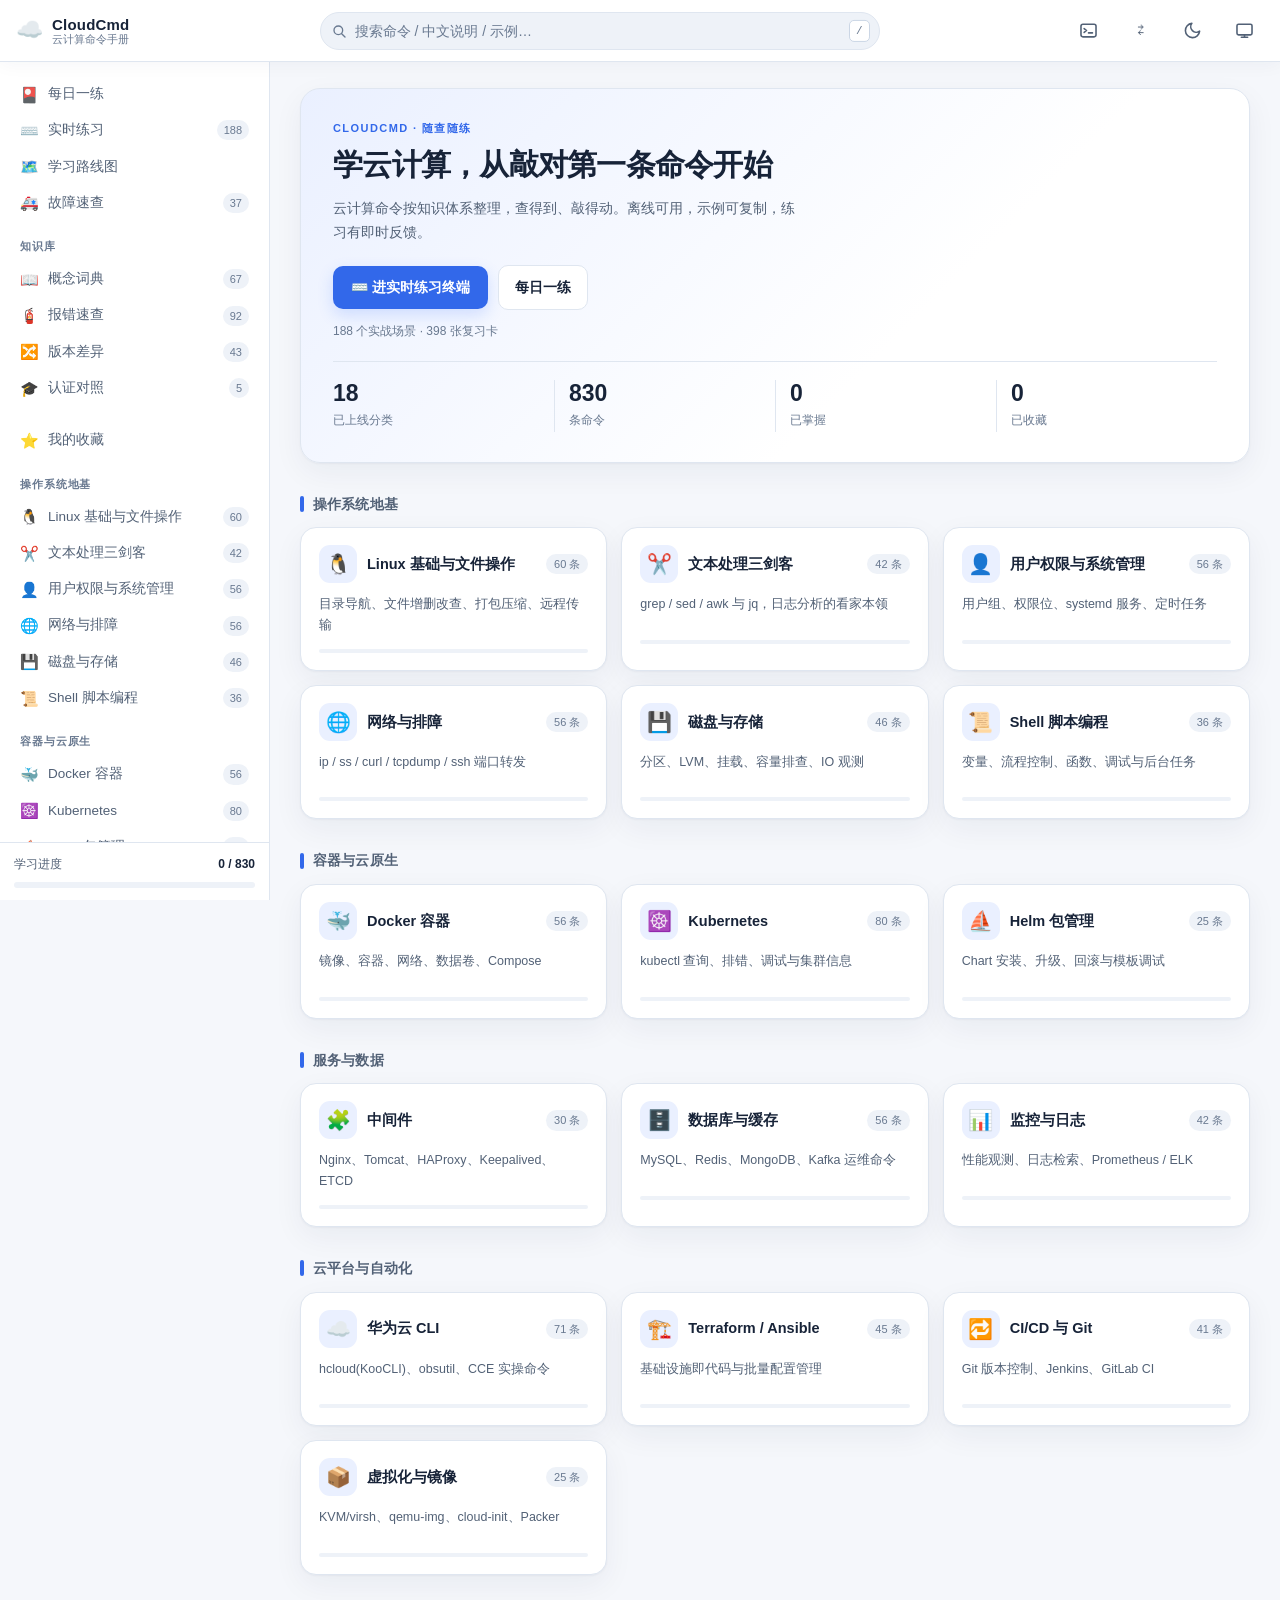
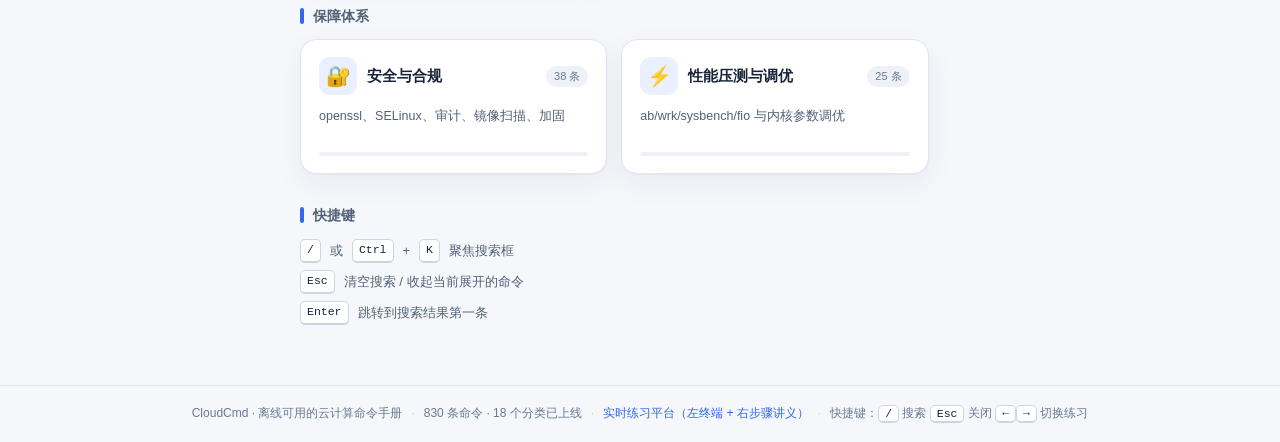
==== commit 4627d4f7: "feat: ship current app updates and automatic deployment" ====
--- a/index.html
+++ b/index.html
@@ -2,13 +2,14 @@
 <html lang="zh-CN" data-theme="auto">
 <head>
 <meta charset="UTF-8">
-<meta name="viewport" content="width=device-width, initial-scale=1">
+<meta name="viewport" content="width=device-width, initial-scale=1, maximum-scale=1, user-scalable=no">
 <title>CloudCmd · 云计算命令手册</title>
 <meta name="description" content="云计算全栈命令速查与学习手册：Linux、Docker、Kubernetes，830 条命令，离线可用，支持搜索与一键复制。">
 <meta name="theme-color" content="#2f6bff">
+<script src="assets/js/theme.js?v=20260927a"></script>
 <link rel="icon" href="data:image/svg+xml,<svg xmlns='http://www.w3.org/2000/svg' viewBox='0 0 100 100'><text y='.9em' font-size='90'>☁️</text></svg>">
-<link rel="stylesheet" href="assets/css/main.css?v=20260925a">
-<link rel="stylesheet" href="assets/css/progress-transfer.css?v=20260926a">
+<link rel="stylesheet" href="assets/css/main.css?v=20260927d">
+<link rel="stylesheet" href="assets/css/progress-transfer.css?v=20260927b">
 <link rel="stylesheet" href="assets/css/print.css?v=20260925a" media="print">
 </head>
 <body>
@@ -160,7 +161,9 @@
 
 <!-- ============ 应用层 ============ -->
 <script src="assets/js/store.js?v=20260926c"></script>
-<script src="assets/js/progress-transfer.js?v=20260926a"></script>
+<script src="assets/js/sync.js?v=20260927d"></script>
+<script src="assets/js/progress-transfer.js?v=20260927d"></script>
+<script src="assets/js/live-update.js?v=20260927d"></script>
 <script src="assets/js/search.js?v=20260925b"></script>
 <script src="assets/js/shell.js?v=20260925b"></script>
 <script src="assets/js/lesson-judge.js?v=20260926b"></script>
@@ -178,10 +181,10 @@
 <script src="assets/js/cmd-host.js?v=20260925d"></script>
 <script src="assets/js/cmd-text.js?v=20260925e"></script>
 <script src="assets/js/cmd-cloud.js?v=20260925f"></script>
-<script src="assets/js/render.js?v=20260926b"></script>
-<script src="assets/js/terminal.js?v=20260926b"></script>
+<script src="assets/js/render.js?v=20260927d"></script>
+<script src="assets/js/terminal.js?v=20260927a"></script>
 <script src="assets/js/drill.js?v=20260925b"></script>
-<script src="assets/js/router.js?v=20260925b"></script>
-<script src="assets/js/app.js?v=20260925b"></script>
+<script src="assets/js/router.js?v=20260927c"></script>
+<script src="assets/js/app.js?v=20260927d"></script>
 </body>
 </html>
--- a/assets/css/main.css
+++ b/assets/css/main.css
@@ -5,16 +5,17 @@
 
 /* ---------- 1. 主题变量 ---------- */
 :root{
-  --bg:#f6f7f9;
-  --bg-soft:#eef0f4;
+  --bg:#f5f7fb;
+  --bg-soft:#eef2f8;
   --bg-card:#ffffff;
-  --text:#1f2430;
-  --text-dim:#5b6472;
-  --text-faint:#8b95a5;
-  --border:#e3e6ec;
-  --border-strong:#d2d7e0;
-  --accent:#2f6bff;
-  --accent-hover:#1f56e0;
+  --text:#172338;
+  --text-dim:#526176;
+  --text-faint:#697990;
+  --border:#dfe6f0;
+  --border-strong:#cbd6e5;
+  --accent:#3268ea;
+  --accent-hover:#2458d5;
+  --accent-action:#3268ea;
   --accent-soft:#eaf0ff;
   --cta:#22c55e;
   --cta-hover:#16a34a;
@@ -26,37 +27,39 @@
   --code-head:#1b2333;
   --code-text:#d7e0ef;
   --code-dim:#7f8ca3;
-  --radius:10px;
-  --radius-sm:6px;
-  --shadow:0 1px 3px rgba(16,24,40,.06), 0 8px 24px rgba(16,24,40,.05);
-  --shadow-lg:0 12px 40px rgba(16,24,40,.14);
+  --radius:14px;
+  --radius-sm:8px;
+  --shadow:0 1px 2px rgba(18,36,64,.04), 0 10px 30px rgba(18,36,64,.055);
+  --shadow-lg:0 16px 44px rgba(18,36,64,.16);
   --sidebar-w:270px;
   --shell-w:400px;
-  --topbar-h:58px;
+  --topbar-h:62px;
   --mono:"JetBrains Mono","Cascadia Mono","SF Mono",Menlo,Consolas,"Liberation Mono",monospace;
   --sans:-apple-system,BlinkMacSystemFont,"Segoe UI","PingFang SC","Hiragino Sans GB","Microsoft YaHei",sans-serif;
 }
 
 html[data-theme="dark"]{
-  --bg:#0e1116;
-  --bg-soft:#151a21;
-  --bg-card:#161b23;
-  --text:#e6eaf2;
-  --text-dim:#a3adbd;
-  --text-faint:#6f7a8b;
-  --border:#242b36;
-  --border-strong:#333c4a;
-  --accent:#5b8cff;
-  --accent-hover:#7ba3ff;
-  --accent-soft:#1a2540;
+  --bg:#0d121b;
+  --bg-soft:#202a38;
+  --bg-card:#171f2b;
+  --text:#f0f4fb;
+  --text-dim:#b5c1d2;
+  --text-faint:#91a0b5;
+  --border:#303b4c;
+  --border-strong:#435269;
+  --accent:#83a9ff;
+  --accent-hover:#a1beff;
+  --accent-action:#386bd9;
+  --accent-soft:#1b2e50;
   --cta:#22c55e;
   --cta-hover:#2ee06a;
-  --ok:#2ecc71;
+  --ok:#48d38a;
   --warn:#f0a92a;
   --err:#ff6b6f;
-  --shadow:0 1px 3px rgba(0,0,0,.4), 0 8px 24px rgba(0,0,0,.3);
-  --shadow-lg:0 12px 40px rgba(0,0,0,.5);
-  --code-head:#141b28;
+  --shadow:0 1px 2px rgba(0,0,0,.22), 0 12px 34px rgba(0,0,0,.22);
+  --shadow-lg:0 18px 48px rgba(0,0,0,.42);
+  --code-bg:#0a101a;
+  --code-head:#121c2a;
 }
 
 /* ---------- 2. 基础重置 ---------- */
@@ -97,8 +100,8 @@
   height:var(--topbar-h);
   display:flex;align-items:center;gap:14px;
   padding:0 16px;
-  background:color-mix(in srgb, var(--bg-card) 88%, transparent);
-  backdrop-filter:saturate(180%) blur(12px);
+  background:var(--bg-card);
+  box-shadow:0 2px 18px rgba(18,36,64,.045);
   border-bottom:1px solid var(--border);
 }
 .brand{display:flex;align-items:center;gap:9px;color:var(--text);flex:0 0 auto}
@@ -144,6 +147,7 @@
   transition:background .15s,color .15s;
 }
 .icon-btn:hover{background:var(--bg-soft);color:var(--text)}
+.icon-btn:active{background:var(--accent-soft);color:var(--accent)}
 .icon-btn svg{width:19px;height:19px}
 
 /* ---------- 4. 布局 ---------- */
@@ -297,58 +301,67 @@
 .pi-go{flex:0 0 auto;font-size:12.5px;font-weight:700;color:var(--cta);white-space:nowrap}
 
 .section-title{
-  font-size:13px;font-weight:700;letter-spacing:.04em;
-  color:var(--text-faint);text-transform:uppercase;
-  margin:30px 0 12px;
-}
+  display:flex;align-items:center;gap:9px;
+  font-size:14px;font-weight:700;letter-spacing:.01em;
+  color:var(--text-dim);margin:32px 0 14px;
+}
+.section-title::before{content:"";width:4px;height:16px;border-radius:999px;background:var(--accent)}
 
 /* ---------- 6. 首页 hero ---------- */
 .hero{
-  background:linear-gradient(135deg,var(--accent-soft),var(--bg-card) 62%);
+  background:linear-gradient(135deg,var(--accent-soft),var(--bg-card) 64%);
   border:1px solid var(--border);
-  border-radius:var(--radius);
-  padding:24px 26px;
+  border-radius:20px;
+  padding:30px 32px;
   box-shadow:var(--shadow);
-  margin-bottom:8px;
-}
-.hero h1{font-size:27px;letter-spacing:-.01em}
-.hero p{color:var(--text-dim);margin-top:9px;font-size:14px;max-width:62ch}
-.hero-stats{display:flex;gap:26px;margin-top:18px;flex-wrap:wrap}
-.hero-cta{display:flex;align-items:center;gap:13px;flex-wrap:wrap;margin-top:16px}
+  margin-bottom:12px;
+}
+.hero-kicker{color:var(--accent);font-size:11px;font-weight:750;letter-spacing:.13em;margin-bottom:9px}
+.hero h1{font-size:30px;letter-spacing:-.025em;line-height:1.25}
+.hero p{color:var(--text-dim);margin-top:12px;font-size:14px;line-height:1.75;max-width:60ch}
+.hero-cta{display:flex;align-items:center;gap:10px;flex-wrap:wrap;margin-top:20px}
 .btn-primary{
   display:inline-flex;align-items:center;gap:7px;
-  background:var(--accent);color:#fff;
-  padding:9px 19px;border-radius:999px;
+  background:var(--accent-action);color:#fff;
+  padding:10px 18px;border-radius:10px;
   font-size:14px;font-weight:600;
-  box-shadow:0 4px 14px rgba(47,107,255,.28);
-  transition:background .15s,transform .15s;
-}
-.btn-primary:hover{background:var(--accent-hover);text-decoration:none;transform:translateY(-1px)}
-.hero-cta-note{font-size:12.5px;color:var(--text-faint)}
-.hero-stat b{display:block;font-size:22px;font-variant-numeric:tabular-nums;line-height:1.2}
-.hero-stat span{font-size:12px;color:var(--text-faint)}
+  box-shadow:0 6px 16px rgba(47,107,255,.18);
+  transition:background .15s,transform .15s,box-shadow .15s;
+}
+.btn-primary:hover{background:var(--accent-hover);text-decoration:none;transform:translateY(-1px);box-shadow:0 9px 22px rgba(47,107,255,.24)}
+html[data-theme="dark"] .btn-primary:hover{background:#4a7ce9}
+.hero .btn-ghost{display:inline-flex;align-items:center;justify-content:center;padding:10px 16px;border-radius:10px;font-size:14px;font-weight:600;color:var(--text)}
+.hero .hero-cta-note{font-size:12px;color:var(--text-faint);margin-top:12px;line-height:1.55}
+.hero-stats{display:grid;grid-template-columns:repeat(4,minmax(0,1fr));gap:0;margin-top:21px;padding-top:18px;border-top:1px solid var(--border)}
+.hero-stats-sep{display:none}
+.hero-stat{min-width:0;padding:0 14px;border-left:1px solid var(--border)}
+.hero-stat:first-child{padding-left:0;border-left:0}
+.hero-stat b{display:block;font-size:23px;font-variant-numeric:tabular-nums;line-height:1.15}
+.hero-stat span{font-size:11.5px;color:var(--text-faint)}
+html[data-theme="dark"] .hero{background:radial-gradient(circle at 0 0,rgba(104,148,255,.16),transparent 62%),var(--bg-card)}
 
 /* ---------- 7. 分类卡片网格 ---------- */
-.grid{display:grid;gap:13px;grid-template-columns:repeat(auto-fill,minmax(232px,1fr))}
+.grid{display:grid;gap:14px;grid-template-columns:repeat(auto-fill,minmax(232px,1fr))}
 .cat-card{
-  display:flex;flex-direction:column;gap:7px;
+  display:flex;flex-direction:column;gap:11px;
   background:var(--bg-card);border:1px solid var(--border);
-  border-radius:var(--radius);padding:15px 16px;
+  border-radius:16px;padding:17px 18px;
   color:var(--text);
+  box-shadow:var(--shadow);
   transition:transform .14s,border-color .14s,box-shadow .14s;
 }
 .cat-card:hover{
   text-decoration:none;transform:translateY(-2px);
   border-color:var(--accent);box-shadow:var(--shadow);
 }
-.cat-card-top{display:flex;align-items:center;gap:9px}
-.cat-card-top .emoji{font-size:19px}
-.cat-card-top strong{font-size:14.5px;flex:1 1 auto}
+.cat-card-top{display:flex;align-items:center;gap:10px;min-width:0}
+.cat-card-top .emoji{display:inline-grid;place-items:center;flex:0 0 38px;width:38px;height:38px;border-radius:11px;background:var(--accent-soft);font-size:20px;line-height:1}
+.cat-card-top strong{font-size:14.5px;line-height:1.4;flex:1 1 auto;min-width:0}
 .cat-card-top .nav-count,.cat-card .count{
   font-size:11px;color:var(--text-faint);background:var(--bg-soft);
   border-radius:999px;padding:1px 8px;font-variant-numeric:tabular-nums;flex:0 0 auto;
 }
-.cat-card p{font-size:12.5px;color:var(--text-dim);min-height:2.6em}
+.cat-card p{font-size:12.5px;color:var(--text-dim);min-height:2.6em;line-height:1.65}
 .cat-card .cat-bar{height:4px;border-radius:999px;background:var(--bg-soft);overflow:hidden;margin-top:2px}
 .cat-card .cat-bar i{display:block;height:100%;background:var(--ok);border-radius:999px}
 .cat-card.soon{opacity:.6}
@@ -383,7 +396,7 @@
 .cmd-card{
   background:var(--bg-card);border:1px solid var(--border);
   border-radius:var(--radius);overflow:hidden;
-  transition:border-color .14s,box-shadow .14s;
+  box-shadow:var(--shadow);transition:border-color .14s,box-shadow .14s;
 }
 .cmd-card:hover{border-color:var(--border-strong)}
 .cmd-card.open{border-color:var(--accent);box-shadow:var(--shadow)}
@@ -401,7 +414,7 @@
 }
 .cmd-summary{font-size:13px;color:var(--text-dim);margin-top:5px}
 .cmd-head-actions{display:flex;align-items:center;gap:3px;flex:0 0 auto}
-.cmd-body{border-top:1px solid var(--border);padding:15px 16px 17px;background:var(--bg)}
+.cmd-body{border-top:1px solid var(--border);padding:15px 16px 17px;background:var(--bg-card)}
 
 /* 徽章 */
 .badge{
@@ -505,6 +518,12 @@
   padding:3px 9px;border-radius:999px;color:var(--text-dim);
 }
 .related a:hover{border-color:var(--accent);color:var(--accent);text-decoration:none}
+.learning-links{display:flex;flex-direction:column;gap:10px}
+.learning-group{display:flex;align-items:center;flex-wrap:wrap;gap:7px}
+.learning-group>b{flex:0 0 auto;color:var(--text-dim);font-size:12px}
+.learning-group a,.learning-more{display:inline-flex;align-items:center;min-height:28px;padding:4px 9px;border:1px solid var(--border);border-radius:6px;background:var(--bg-soft);font-size:12px;color:var(--accent)}
+.learning-group a:hover{border-color:var(--accent);background:var(--accent-soft)}
+.learning-more{border-color:transparent;background:transparent;color:var(--text-faint)}
 
 .detail-foot{
   display:flex;justify-content:space-between;gap:12px;align-items:center;flex-wrap:wrap;
@@ -720,12 +739,33 @@
   .backdrop{display:none !important}
 }
 @media (max-width:560px){
+  body:not(.lab-body){--topbar-h:108px}
+  body:not(.lab-body) .topbar{
+    flex-wrap:wrap;align-content:center;justify-content:space-between;
+    column-gap:8px;row-gap:8px;padding:8px 12px;
+  }
+  body:not(.lab-body) .search-wrap{order:2;flex:0 0 100%;max-width:none}
+  body:not(.lab-body) #search-input{height:40px;border-radius:11px}
   .brand-text small{display:none}
-  .hero-stats{gap:18px}
-  .hero-stat b{font-size:19px}
+  .hero{padding:22px 20px;border-radius:17px}
+  .hero h1{font-size:23px;line-height:1.3}
+  .hero p{font-size:13px;line-height:1.7}
+  .hero-cta{margin-top:18px}
+  .hero-cta .btn-primary,.hero-cta .btn-ghost{min-height:42px;display:inline-flex;align-items:center;justify-content:center}
+  .hero-stats{margin-top:18px;padding-top:16px}
+  .hero-stat{padding:0 7px}
+  .hero-stat b{font-size:20px}
+  .hero-stat span{font-size:10.5px}
+  .grid{grid-template-columns:minmax(0,1fr);gap:10px}
+  .cat-card{padding:14px 15px;gap:7px}
+  .cat-card p{min-height:0}
+  .section-title{margin:26px 0 12px}
   .param-table thead{display:none}
   .param-table td{display:block;border:0;padding:3px 0}
-  .param-table td:first-child{font-weight:650;padding-top:9px}
+  .param-table td:first-child{
+    width:auto;max-width:100%;font-weight:650;padding-top:9px;
+    overflow-wrap:anywhere;
+  }
   .param-table td:last-child{padding-bottom:7px;border-bottom:1px solid var(--border)}
   .detail-foot{flex-direction:column;align-items:stretch}
 }
@@ -1127,14 +1167,14 @@
 html[data-shell="on"][data-shell-resized="1"] .main{max-width:none}
 html[data-shell="on"][data-shell-resized="1"] .shell-panel{flex:0 0 var(--shell-w)}
 .shell-resizer{
-  position:absolute;left:-5px;top:0;bottom:0;z-index:3;
-  width:10px;padding:0;border:0;background:transparent;cursor:col-resize;
+  position:absolute;left:0;top:0;bottom:0;z-index:3;
+  width:12px;padding:0;border:0;background:transparent;cursor:col-resize;touch-action:none;
 }
 .shell-resizer::after{
-  content:"";position:absolute;left:4px;top:50%;height:42px;
-  border-left:2px dotted var(--text-faint);transform:translateY(-50%);opacity:.65;
-}
-.shell-resizer:hover::after,.shell-resizer:focus-visible::after{border-color:var(--accent);opacity:1}
+  content:"";position:absolute;left:4px;top:50%;width:3px;height:64px;
+  border-radius:3px;background:var(--border-strong);transform:translateY(-50%);
+}
+.shell-resizer:hover::after,.shell-resizer:focus-visible::after{background:var(--accent)}
 .shell-collapse{width:26px;height:26px;border-color:var(--border-strong);border-radius:6px}
 .shell-collapse svg{width:15px;height:15px}
 .shell-collapse[aria-pressed="true"]{background:var(--accent-soft);color:var(--accent)}
@@ -1177,8 +1217,17 @@
   display:flex;flex-direction:column;justify-content:center;
 }
 .shell-body .term .term-out{flex:1 1 auto;max-height:none;overflow-y:auto;font-size:12px;padding:10px 11px}
-.shell-body .term .term-input-row{padding:8px 11px}
-.shell-body .term .term-input{font-size:12.5px}
+.shell-body .term-input-resizer{
+  position:relative;z-index:2;display:flex;align-items:center;justify-content:center;
+  flex:0 0 14px;cursor:row-resize;touch-action:none;background:rgba(255,255,255,.035)
+}
+.shell-body .term-input-resizer::before{content:"";position:absolute;inset:-10px 0}
+.shell-body .term-input-resizer span{width:44px;height:3px;border-radius:3px;background:rgba(255,255,255,.32)}
+.shell-body .term-input-resizer:hover span,.shell-body .term-input-resizer:focus-visible span,
+.shell-body .term-input-resizer.is-dragging span{width:70px;background:var(--accent)}
+.shell-input-resizing,.shell-input-resizing *{cursor:row-resize !important;user-select:none !important}
+.shell-body .term .term-input-row{flex:0 0 var(--shell-input-h,64px);min-height:48px;align-items:flex-start;padding:8px 11px;overflow:hidden}
+.shell-body .term .term-input{font-size:12.5px;height:100%;min-height:0;line-height:1.6;resize:none;overflow-y:auto}
 .shell-body .term .term-title{text-align:left}
 .shell-body .term .term-bar{padding:7px 11px}
 
@@ -1278,7 +1327,8 @@
 }
 
 /* ---------- 18. 工具类 ---------- */
-.only-mobile{display:inline-flex}
+.only-mobile{display:none}
+@media (max-width:900px){.only-mobile{display:inline-flex}}
 .sr-only{position:absolute;width:1px;height:1px;padding:0;margin:-1px;overflow:hidden;clip:rect(0,0,0,0);white-space:nowrap;border:0}
 .muted{color:var(--text-faint)}
 .mt0{margin-top:0}
--- a/assets/css/progress-transfer.css
+++ b/assets/css/progress-transfer.css
@@ -18,4 +18,10 @@
 .progress-transfer-file input{position:absolute;width:1px;height:1px;opacity:0}
 .progress-transfer-status{min-height:25px;margin-top:12px;color:var(--text-dim)}
 .progress-transfer-status.is-error{color:#b42318}
-@media(max-width:760px){.progress-top-btn span{display:none}.progress-top-btn{min-width:36px;min-height:36px;justify-content:center;padding:0 8px}.progress-transfer-overlay{padding:8px}.progress-transfer-panel{padding:16px;max-height:96vh}}
+.progress-sync-section{margin-top:20px;padding-top:16px;border-top:1px solid var(--border)}
+.progress-sync-section h3{margin:0 0 8px;font-size:15px}
+.progress-sync-input{display:block;width:100%;min-height:38px;padding:8px 10px;border:1px solid var(--border-strong);border-radius:7px;background:var(--bg-soft);color:var(--text);font:13px/1.3 var(--sans);box-sizing:border-box}
+.progress-sync-code{font-family:var(--mono);letter-spacing:.12em;text-transform:uppercase}
+.progress-sync-status{min-height:24px;margin-top:10px;color:var(--text-dim);font-size:12px}
+.progress-sync-status.is-error{color:#b42318}
+@media(max-width:760px){.progress-top-btn span{display:none}.progress-top-btn{min-width:36px;min-height:36px;justify-content:center;padding:0 8px}.progress-transfer-overlay{padding:8px}.progress-transfer-panel{padding:16px;max-height:96vh}.progress-sync-input{font-size:16px}}
--- a/assets/css/print.css
+++ b/assets/css/print.css
@@ -13,7 +13,7 @@
 
 /* 练习平台（academy-lab.html）打印时只留讲义，终端与工具条隐去 */
 .lab-body .topbar,.lab-body .footer,
-.lab-body .term,.lab-body .lesson-toolbar,.lab-body .lesson-foot{display:none !important}
+.lab-body .term,.lab-body .lab-resizer,.lab-body .lesson-toolbar,.lab-body .lesson-foot{display:none !important}
 .lab-body .lab{display:block;height:auto;min-height:0}
 .lab-body .lesson{border:0 !important;background:#fff !important;max-height:none !important}
 .lab-body .lesson-body{overflow:visible !important;max-height:none !important}
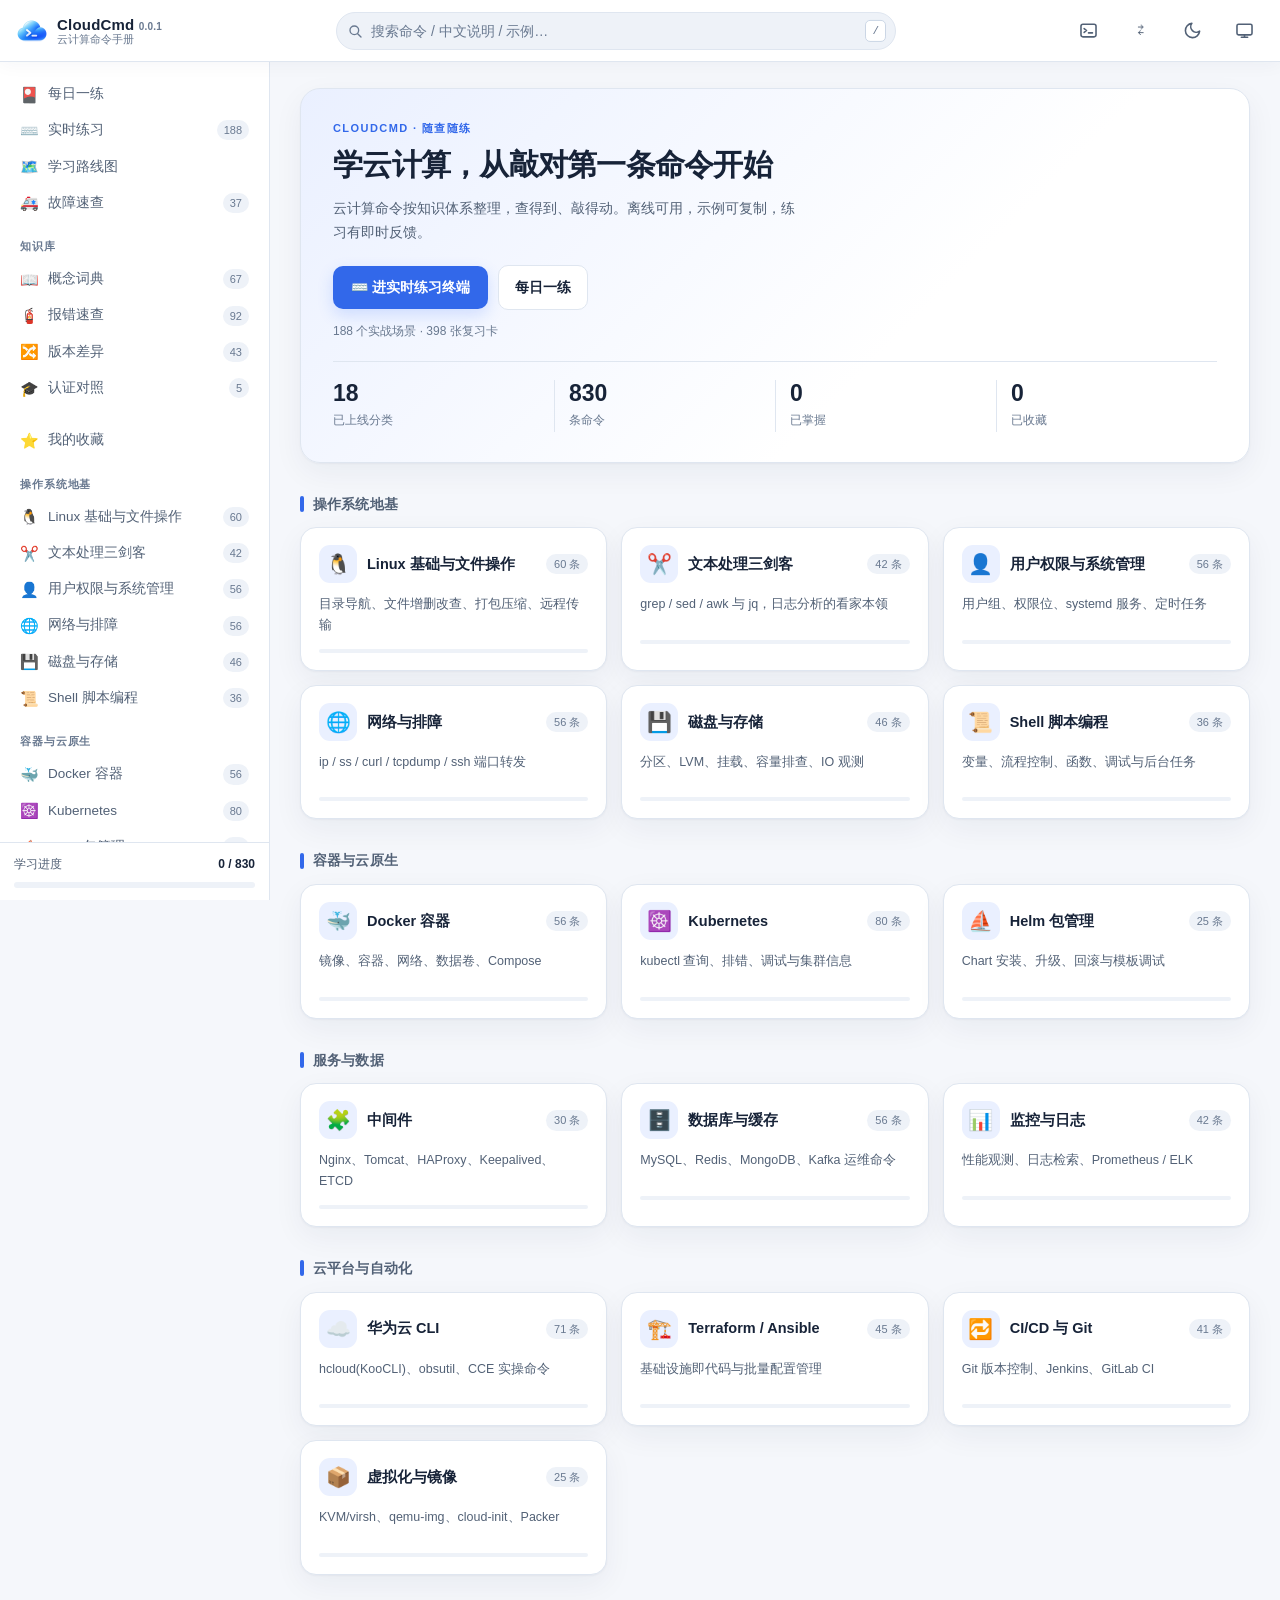
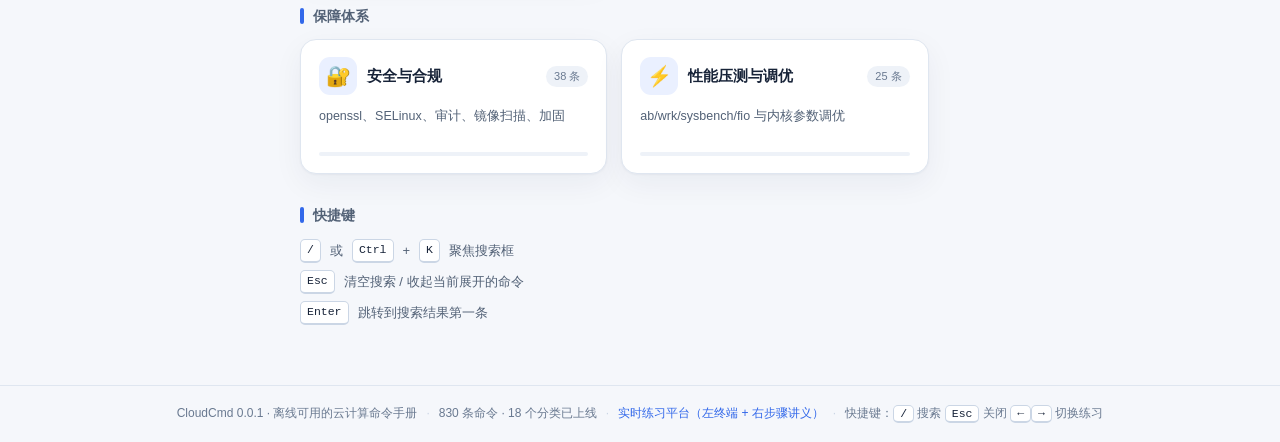
==== commit 5a27ea20: "Refresh CloudCmd branding and start version 0.0.1" ====
--- a/index.html
+++ b/index.html
@@ -3,12 +3,12 @@
 <head>
 <meta charset="UTF-8">
 <meta name="viewport" content="width=device-width, initial-scale=1, maximum-scale=1, user-scalable=no">
-<title>CloudCmd · 云计算命令手册</title>
+<title>CloudCmd 0.0.1 · 云计算命令手册</title>
 <meta name="description" content="云计算全栈命令速查与学习手册：Linux、Docker、Kubernetes，830 条命令，离线可用，支持搜索与一键复制。">
 <meta name="theme-color" content="#2f6bff">
 <script src="assets/js/theme.js?v=20260927a"></script>
-<link rel="icon" href="data:image/svg+xml,<svg xmlns='http://www.w3.org/2000/svg' viewBox='0 0 100 100'><text y='.9em' font-size='90'>☁️</text></svg>">
-<link rel="stylesheet" href="assets/css/main.css?v=20260927d">
+<link rel="icon" type="image/png" href="assets/img/favicon.png?v=0.0.1">
+<link rel="stylesheet" href="assets/css/main.css?v=0.0.1">
 <link rel="stylesheet" href="assets/css/progress-transfer.css?v=20260927b">
 <link rel="stylesheet" href="assets/css/print.css?v=20260925a" media="print">
 </head>
@@ -22,9 +22,9 @@
   </button>
 
   <a class="brand" href="#/">
-    <span class="brand-logo" aria-hidden="true">☁️</span>
+    <img class="brand-logo" src="assets/img/cloudcmd-mark.png?v=0.0.1" alt="" width="32" height="32">
     <span class="brand-text">
-      <strong>CloudCmd</strong>
+      <strong>CloudCmd <span class="brand-version">0.0.1</span></strong>
       <small>云计算命令手册</small>
     </span>
   </a>
@@ -90,7 +90,7 @@
 <button class="shell-fab" type="button" id="shell-fab" hidden aria-label="打开临时 Shell 窗口">⌨️</button>
 
 <footer class="footer">
-  <span>CloudCmd · 离线可用的云计算命令手册</span>
+  <span>CloudCmd 0.0.1 · 离线可用的云计算命令手册</span>
   <span class="dot">·</span>
   <span id="stat-total">数据加载中…</span>
   <span class="dot">·</span>
@@ -163,7 +163,7 @@
 <script src="assets/js/store.js?v=20260926c"></script>
 <script src="assets/js/sync.js?v=20260927d"></script>
 <script src="assets/js/progress-transfer.js?v=20260927d"></script>
-<script src="assets/js/live-update.js?v=20260927d"></script>
+<script src="assets/js/live-update.js?v=0.0.1"></script>
 <script src="assets/js/search.js?v=20260925b"></script>
 <script src="assets/js/shell.js?v=20260925b"></script>
 <script src="assets/js/lesson-judge.js?v=20260926b"></script>
@@ -182,7 +182,7 @@
 <script src="assets/js/cmd-text.js?v=20260925e"></script>
 <script src="assets/js/cmd-cloud.js?v=20260925f"></script>
 <script src="assets/js/render.js?v=20260927d"></script>
-<script src="assets/js/terminal.js?v=20260927a"></script>
+<script src="assets/js/terminal.js?v=0.0.1"></script>
 <script src="assets/js/drill.js?v=20260925b"></script>
 <script src="assets/js/router.js?v=20260927c"></script>
 <script src="assets/js/app.js?v=20260927d"></script>
--- a/assets/css/main.css
+++ b/assets/css/main.css
@@ -106,9 +106,10 @@
 }
 .brand{display:flex;align-items:center;gap:9px;color:var(--text);flex:0 0 auto}
 .brand:hover{text-decoration:none}
-.brand-logo{font-size:22px;line-height:1}
+.brand-logo{display:block;width:32px;height:32px;object-fit:contain;flex:0 0 32px}
 .brand-text{display:flex;flex-direction:column;line-height:1.15}
 .brand-text strong{font-size:15px;letter-spacing:.2px}
+.brand-version{font-size:10px;font-weight:700;color:var(--text-faint);font-variant-numeric:tabular-nums}
 .brand-text small{font-size:11px;color:var(--text-faint)}
 
 .search-wrap{position:relative;flex:1 1 auto;max-width:560px;margin:0 auto}
@@ -792,7 +793,7 @@
      `scrollWidth > innerWidth` —— 两个值都被撑到 434，比出来是"没溢出"。 */
   .topbar{gap:8px;padding:0 10px}
   .search-wrap{min-width:0;margin:0}
-  .topbar .brand-text{display:none}      /* 只留 ☁️ 图标，把宽度让给搜索框 */
+  .topbar .brand-text{display:none}      /* 窄屏只留品牌图标，把宽度让给搜索框 */
   .topbar .icon-btn{width:34px;height:34px;flex:0 0 auto}
   .topbar .icon-btn svg{width:18px;height:18px}
   .search-kbd{display:none}
@@ -909,7 +910,8 @@
   border-radius:var(--radius);padding:8px 13px;
   font-size:12.5px;
 }
-.lab-bar-brand{font-weight:700;color:var(--text);flex:0 0 auto}
+.lab-bar-brand{display:inline-flex;align-items:center;gap:5px;font-weight:700;color:var(--text);flex:0 0 auto}
+.lab-bar-brand img{width:20px;height:20px;object-fit:contain}
 .lab-bar-sep{color:var(--border-strong)}
 .lab-bar-bc{color:var(--text-faint);flex:0 0 auto}
 .lab-bar-spacer{flex:1 1 auto;min-width:10px}
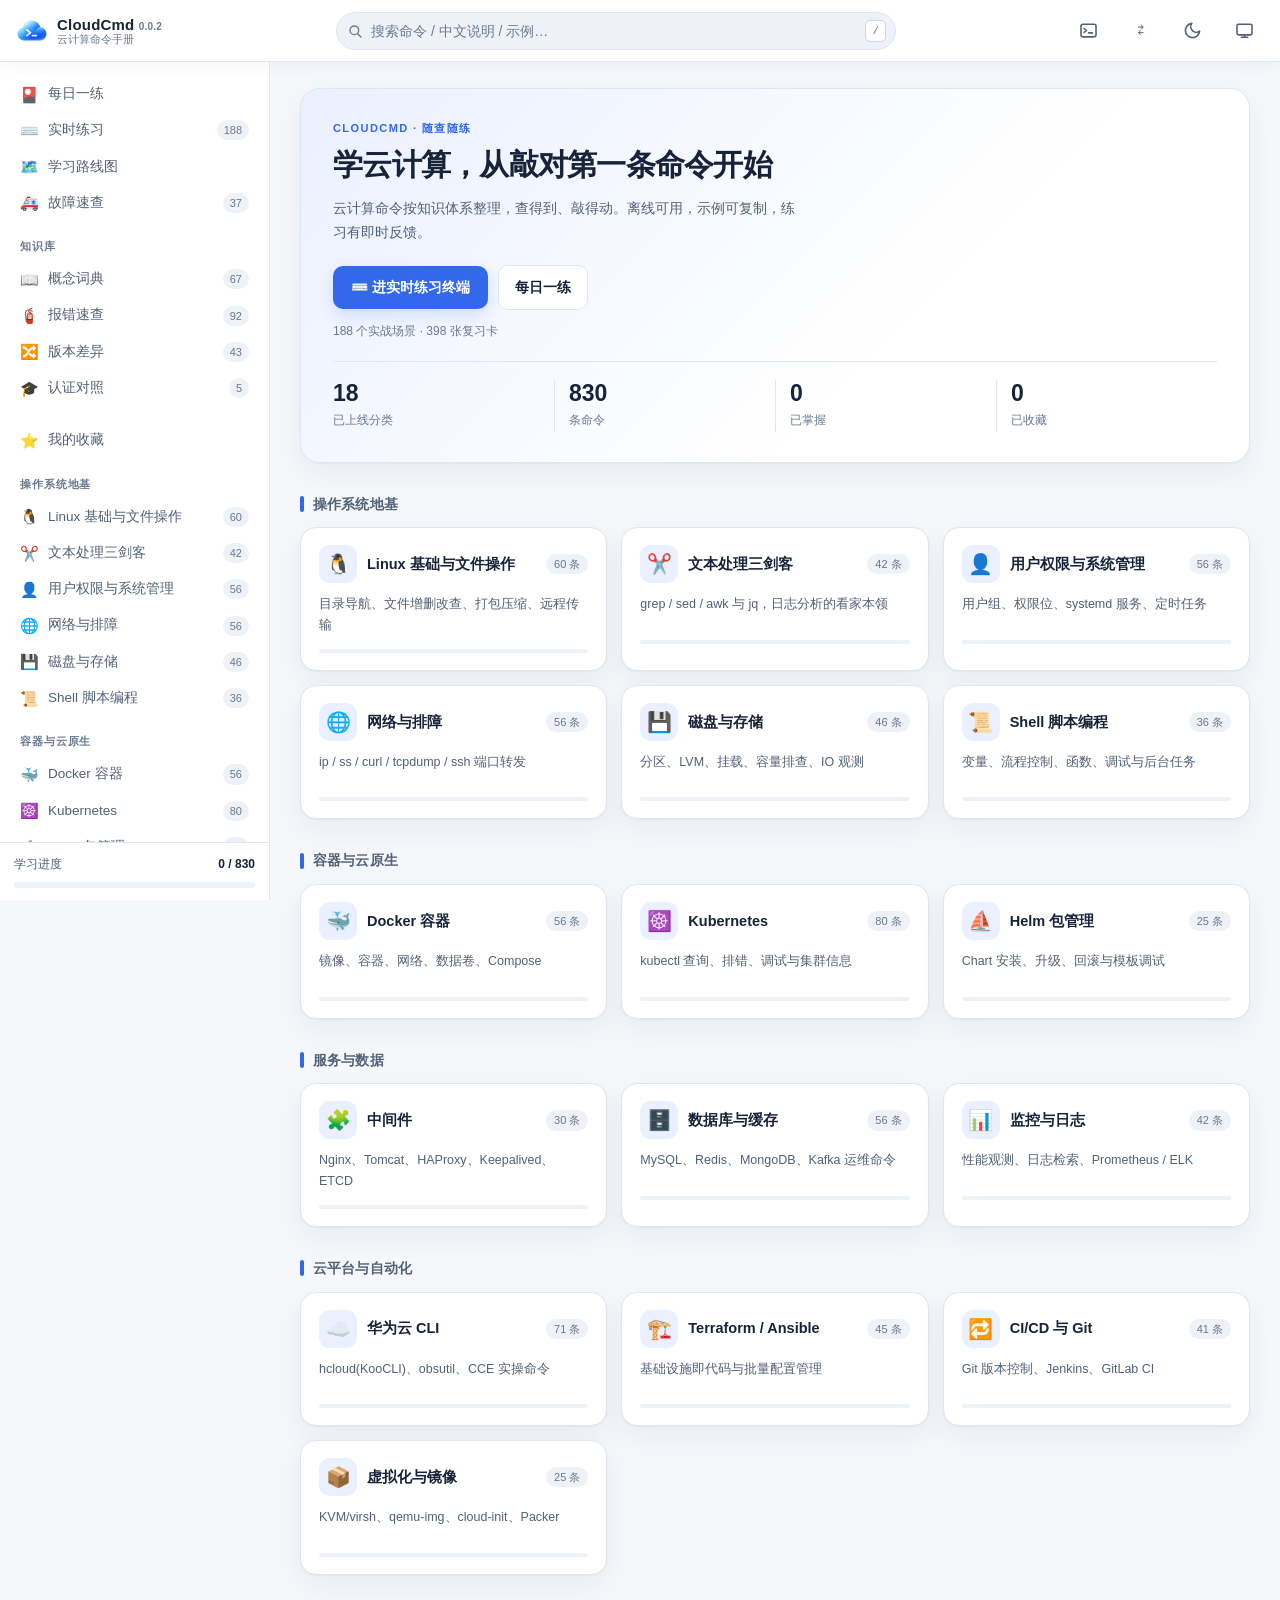
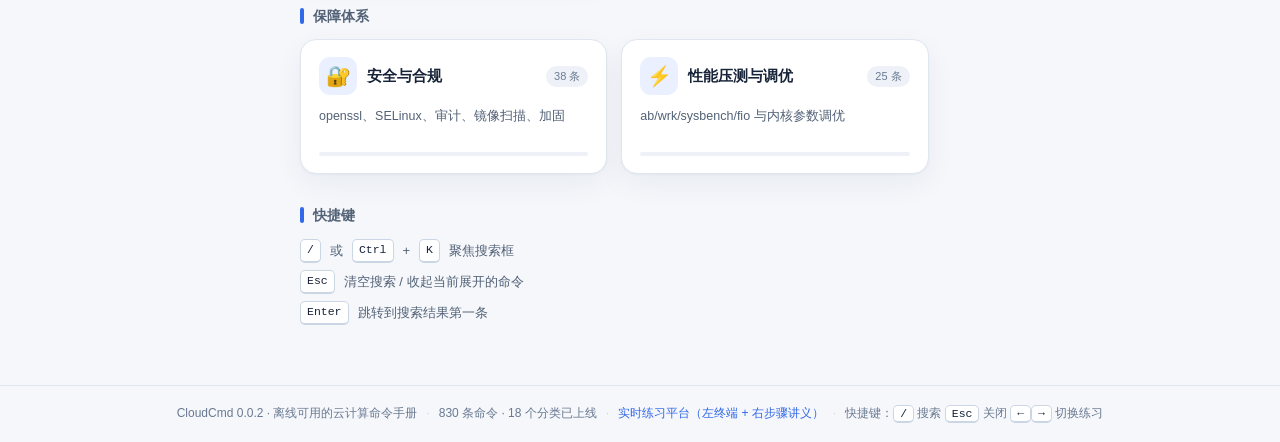
==== commit c9d2fa45: "Fix synced favorite cancellation and release 0.0.2" ====
--- a/index.html
+++ b/index.html
@@ -3,12 +3,12 @@
 <head>
 <meta charset="UTF-8">
 <meta name="viewport" content="width=device-width, initial-scale=1, maximum-scale=1, user-scalable=no">
-<title>CloudCmd 0.0.1 · 云计算命令手册</title>
+<title>CloudCmd 0.0.2 · 云计算命令手册</title>
 <meta name="description" content="云计算全栈命令速查与学习手册：Linux、Docker、Kubernetes，830 条命令，离线可用，支持搜索与一键复制。">
 <meta name="theme-color" content="#2f6bff">
 <script src="assets/js/theme.js?v=20260927a"></script>
-<link rel="icon" type="image/png" href="assets/img/favicon.png?v=0.0.1">
-<link rel="stylesheet" href="assets/css/main.css?v=0.0.1">
+<link rel="icon" type="image/png" href="assets/img/favicon.png?v=0.0.2">
+<link rel="stylesheet" href="assets/css/main.css?v=0.0.2">
 <link rel="stylesheet" href="assets/css/progress-transfer.css?v=20260927b">
 <link rel="stylesheet" href="assets/css/print.css?v=20260925a" media="print">
 </head>
@@ -22,9 +22,9 @@
   </button>
 
   <a class="brand" href="#/">
-    <img class="brand-logo" src="assets/img/cloudcmd-mark.png?v=0.0.1" alt="" width="32" height="32">
+    <img class="brand-logo" src="assets/img/cloudcmd-mark.png?v=0.0.2" alt="" width="32" height="32">
     <span class="brand-text">
-      <strong>CloudCmd <span class="brand-version">0.0.1</span></strong>
+      <strong>CloudCmd <span class="brand-version">0.0.2</span></strong>
       <small>云计算命令手册</small>
     </span>
   </a>
@@ -90,7 +90,7 @@
 <button class="shell-fab" type="button" id="shell-fab" hidden aria-label="打开临时 Shell 窗口">⌨️</button>
 
 <footer class="footer">
-  <span>CloudCmd 0.0.1 · 离线可用的云计算命令手册</span>
+  <span>CloudCmd 0.0.2 · 离线可用的云计算命令手册</span>
   <span class="dot">·</span>
   <span id="stat-total">数据加载中…</span>
   <span class="dot">·</span>
@@ -160,10 +160,11 @@
 <script src="data/cert.js"></script>
 
 <!-- ============ 应用层 ============ -->
-<script src="assets/js/store.js?v=20260926c"></script>
-<script src="assets/js/sync.js?v=20260927d"></script>
+<script src="assets/js/sync-marks.js?v=0.0.2"></script>
+<script src="assets/js/store.js?v=0.0.2"></script>
+<script src="assets/js/sync.js?v=0.0.2"></script>
 <script src="assets/js/progress-transfer.js?v=20260927d"></script>
-<script src="assets/js/live-update.js?v=0.0.1"></script>
+<script src="assets/js/live-update.js?v=0.0.2"></script>
 <script src="assets/js/search.js?v=20260925b"></script>
 <script src="assets/js/shell.js?v=20260925b"></script>
 <script src="assets/js/lesson-judge.js?v=20260926b"></script>
@@ -181,10 +182,10 @@
 <script src="assets/js/cmd-host.js?v=20260925d"></script>
 <script src="assets/js/cmd-text.js?v=20260925e"></script>
 <script src="assets/js/cmd-cloud.js?v=20260925f"></script>
-<script src="assets/js/render.js?v=20260927d"></script>
-<script src="assets/js/terminal.js?v=0.0.1"></script>
+<script src="assets/js/render.js?v=0.0.2"></script>
+<script src="assets/js/terminal.js?v=0.0.2"></script>
 <script src="assets/js/drill.js?v=20260925b"></script>
 <script src="assets/js/router.js?v=20260927c"></script>
-<script src="assets/js/app.js?v=20260927d"></script>
+<script src="assets/js/app.js?v=0.0.2"></script>
 </body>
 </html>
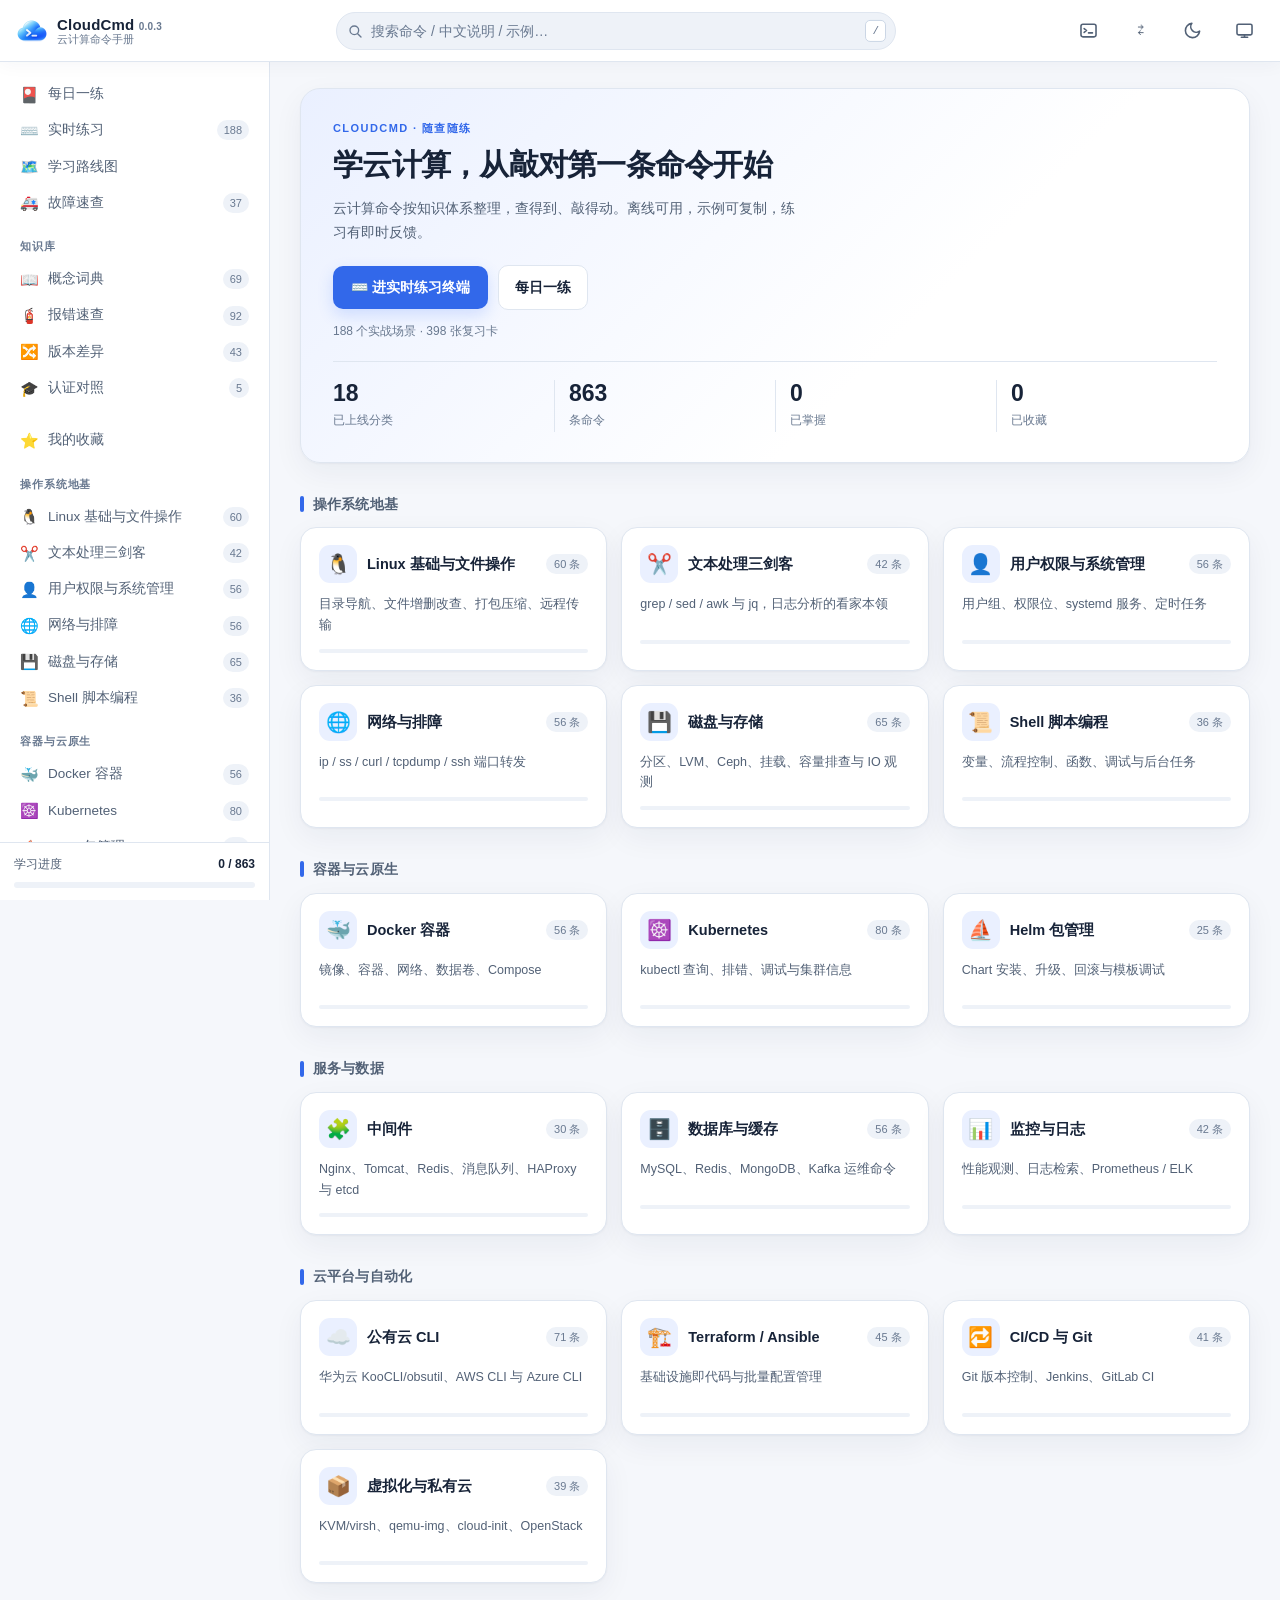
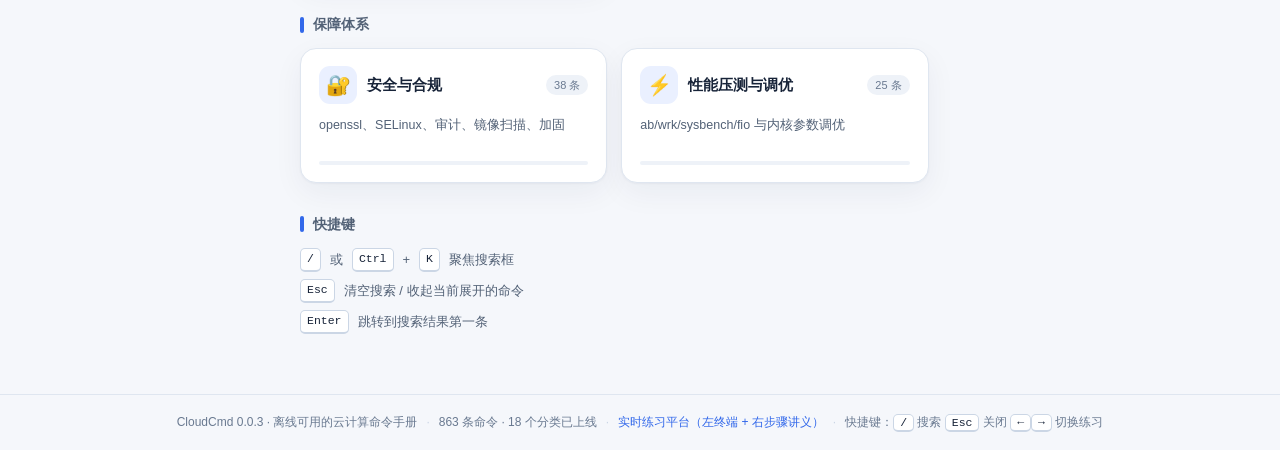
==== commit cd55b364: "feat: classify command stacks and add ceph openstack coverage" ====
--- a/index.html
+++ b/index.html
@@ -3,12 +3,12 @@
 <head>
 <meta charset="UTF-8">
 <meta name="viewport" content="width=device-width, initial-scale=1, maximum-scale=1, user-scalable=no">
-<title>CloudCmd 0.0.2 · 云计算命令手册</title>
+<title>CloudCmd 0.0.3 · 云计算命令手册</title>
 <meta name="description" content="云计算全栈命令速查与学习手册：Linux、Docker、Kubernetes，830 条命令，离线可用，支持搜索与一键复制。">
 <meta name="theme-color" content="#2f6bff">
 <script src="assets/js/theme.js?v=20260927a"></script>
 <link rel="icon" type="image/png" href="assets/img/favicon.png?v=0.0.2">
-<link rel="stylesheet" href="assets/css/main.css?v=0.0.2">
+<link rel="stylesheet" href="assets/css/main.css?v=20260928a">
 <link rel="stylesheet" href="assets/css/progress-transfer.css?v=20260927b">
 <link rel="stylesheet" href="assets/css/print.css?v=20260925a" media="print">
 </head>
@@ -24,7 +24,7 @@
   <a class="brand" href="#/">
     <img class="brand-logo" src="assets/img/cloudcmd-mark.png?v=0.0.2" alt="" width="32" height="32">
     <span class="brand-text">
-      <strong>CloudCmd <span class="brand-version">0.0.2</span></strong>
+      <strong>CloudCmd <span class="brand-version">0.0.3</span></strong>
       <small>云计算命令手册</small>
     </span>
   </a>
@@ -90,7 +90,7 @@
 <button class="shell-fab" type="button" id="shell-fab" hidden aria-label="打开临时 Shell 窗口">⌨️</button>
 
 <footer class="footer">
-  <span>CloudCmd 0.0.2 · 离线可用的云计算命令手册</span>
+  <span>CloudCmd 0.0.3 · 离线可用的云计算命令手册</span>
   <span class="dot">·</span>
   <span id="stat-total">数据加载中…</span>
   <span class="dot">·</span>
@@ -113,7 +113,7 @@
 <script src="data/linux-text.js"></script>
 <script src="data/linux-user.js"></script>
 <script src="data/linux-net.js"></script>
-<script src="data/linux-storage.js"></script>
+<script src="data/linux-storage.js?v=0.0.3"></script>
 <script src="data/docker.js"></script>
 <script src="data/kubernetes.js"></script>
 <script src="data/cheat.js"></script>
@@ -128,9 +128,10 @@
 <script src="data/db-cache.js"></script>
 <script src="data/cloud-cli.js"></script>
 <script src="data/iac.js"></script>
-<script src="data/kvm.js"></script>
+<script src="data/kvm.js?v=0.0.3"></script>
 <script src="data/perf.js"></script>
 <script src="data/monitor.js"></script>
+<script src="data/command-stacks.js?v=0.0.3"></script>
 <!-- 每日一练卡片（数据契约与质量样板见 data/cards.js 顶部注释） -->
 <script src="data/cards.js"></script>
 <script src="data/cards-linux.js"></script>
@@ -154,10 +155,10 @@
 <script src="data/lessons-practice.js"></script>
 <script src="data/zz-lesson-assertions.js"></script>
 <!-- 知识库：命令手册之外的"为什么 / 报错在说什么 / 版本差异 / 认证缺口" -->
-<script src="data/concepts.js"></script>
+<script src="data/concepts.js?v=0.0.3"></script>
 <script src="data/errors.js"></script>
 <script src="data/versions.js"></script>
-<script src="data/cert.js"></script>
+<script src="data/cert.js?v=0.0.3"></script>
 
 <!-- ============ 应用层 ============ -->
 <script src="assets/js/sync-marks.js?v=0.0.2"></script>
@@ -182,10 +183,10 @@
 <script src="assets/js/cmd-host.js?v=20260925d"></script>
 <script src="assets/js/cmd-text.js?v=20260925e"></script>
 <script src="assets/js/cmd-cloud.js?v=20260925f"></script>
-<script src="assets/js/render.js?v=0.0.2"></script>
+<script src="assets/js/render.js?v=20260928a"></script>
 <script src="assets/js/terminal.js?v=0.0.2"></script>
 <script src="assets/js/drill.js?v=20260925b"></script>
-<script src="assets/js/router.js?v=20260927c"></script>
-<script src="assets/js/app.js?v=0.0.2"></script>
+<script src="assets/js/router.js?v=20260928a"></script>
+<script src="assets/js/app.js?v=20260928a"></script>
 </body>
 </html>
--- a/assets/css/main.css
+++ b/assets/css/main.css
@@ -368,6 +368,23 @@
 .cat-card.soon{opacity:.6}
 .cat-card.soon:hover{transform:none;border-color:var(--border);box-shadow:none}
 
+/* 分类 → 技术栈 → 命令 */
+.stack-heading{font-size:15px;margin:2px 0 14px;color:var(--text)}
+.stack-grid{display:grid;grid-template-columns:repeat(auto-fill,minmax(210px,1fr));gap:12px}
+.stack-card{
+  display:flex;align-items:center;gap:11px;min-width:0;min-height:76px;padding:14px 15px;
+  border:1px solid var(--border);border-radius:var(--radius);background:var(--bg-card);
+  color:var(--text);box-shadow:var(--shadow);transition:border-color .14s,transform .14s;
+}
+.stack-card:hover{border-color:var(--accent);transform:translateY(-2px);text-decoration:none}
+.stack-card:focus-visible,.stack-back:focus-visible,.stack-all:focus-visible{outline:2px solid var(--accent);outline-offset:2px}
+.stack-icon{display:grid;place-items:center;flex:0 0 38px;width:38px;height:38px;border-radius:10px;background:var(--accent-soft);font-size:20px}
+.stack-name{font-size:14px;font-weight:650;min-width:0}
+.stack-count{font-size:11px;color:var(--text-faint);white-space:nowrap;margin-left:auto}
+.stack-arrow{color:var(--accent);font-size:17px}
+.stack-all,.stack-back{display:inline-flex;align-items:center;min-height:40px;margin:14px 0 18px;font-size:13px;font-weight:600}
+.stack-back{margin:0 0 14px}
+
 /* ---------- 8. 工具条（筛选） ---------- */
 .toolbar{
   display:flex;align-items:center;gap:10px;flex-wrap:wrap;
@@ -777,6 +794,11 @@
    2. 手指的触摸目标要比鼠标大：iOS HIG 建议 44pt、Material 建议 48dp。
       收藏星标原为 30×30、筛选按钮 31 高，在手机上按不准 */
 @media (max-width:760px){
+  .stack-grid{grid-template-columns:repeat(auto-fill,minmax(155px,1fr));gap:9px}
+  .stack-card{flex-wrap:wrap;gap:6px;min-height:84px;padding:12px}
+  .stack-icon{flex-basis:32px;width:32px;height:32px;font-size:17px}
+  .stack-name{flex:1 1 calc(100% - 60px)}
+  .stack-count{margin-left:0}
   /* #search-input 是 ID 选择器，普通 input 规则压不过它，必须点名 */
   input,select,textarea,.search-input,#search-input{font-size:16px}
   /* 临时 Shell 面板里的终端输入框同理：12.5px 会让 iOS 聚焦时放大整页 */
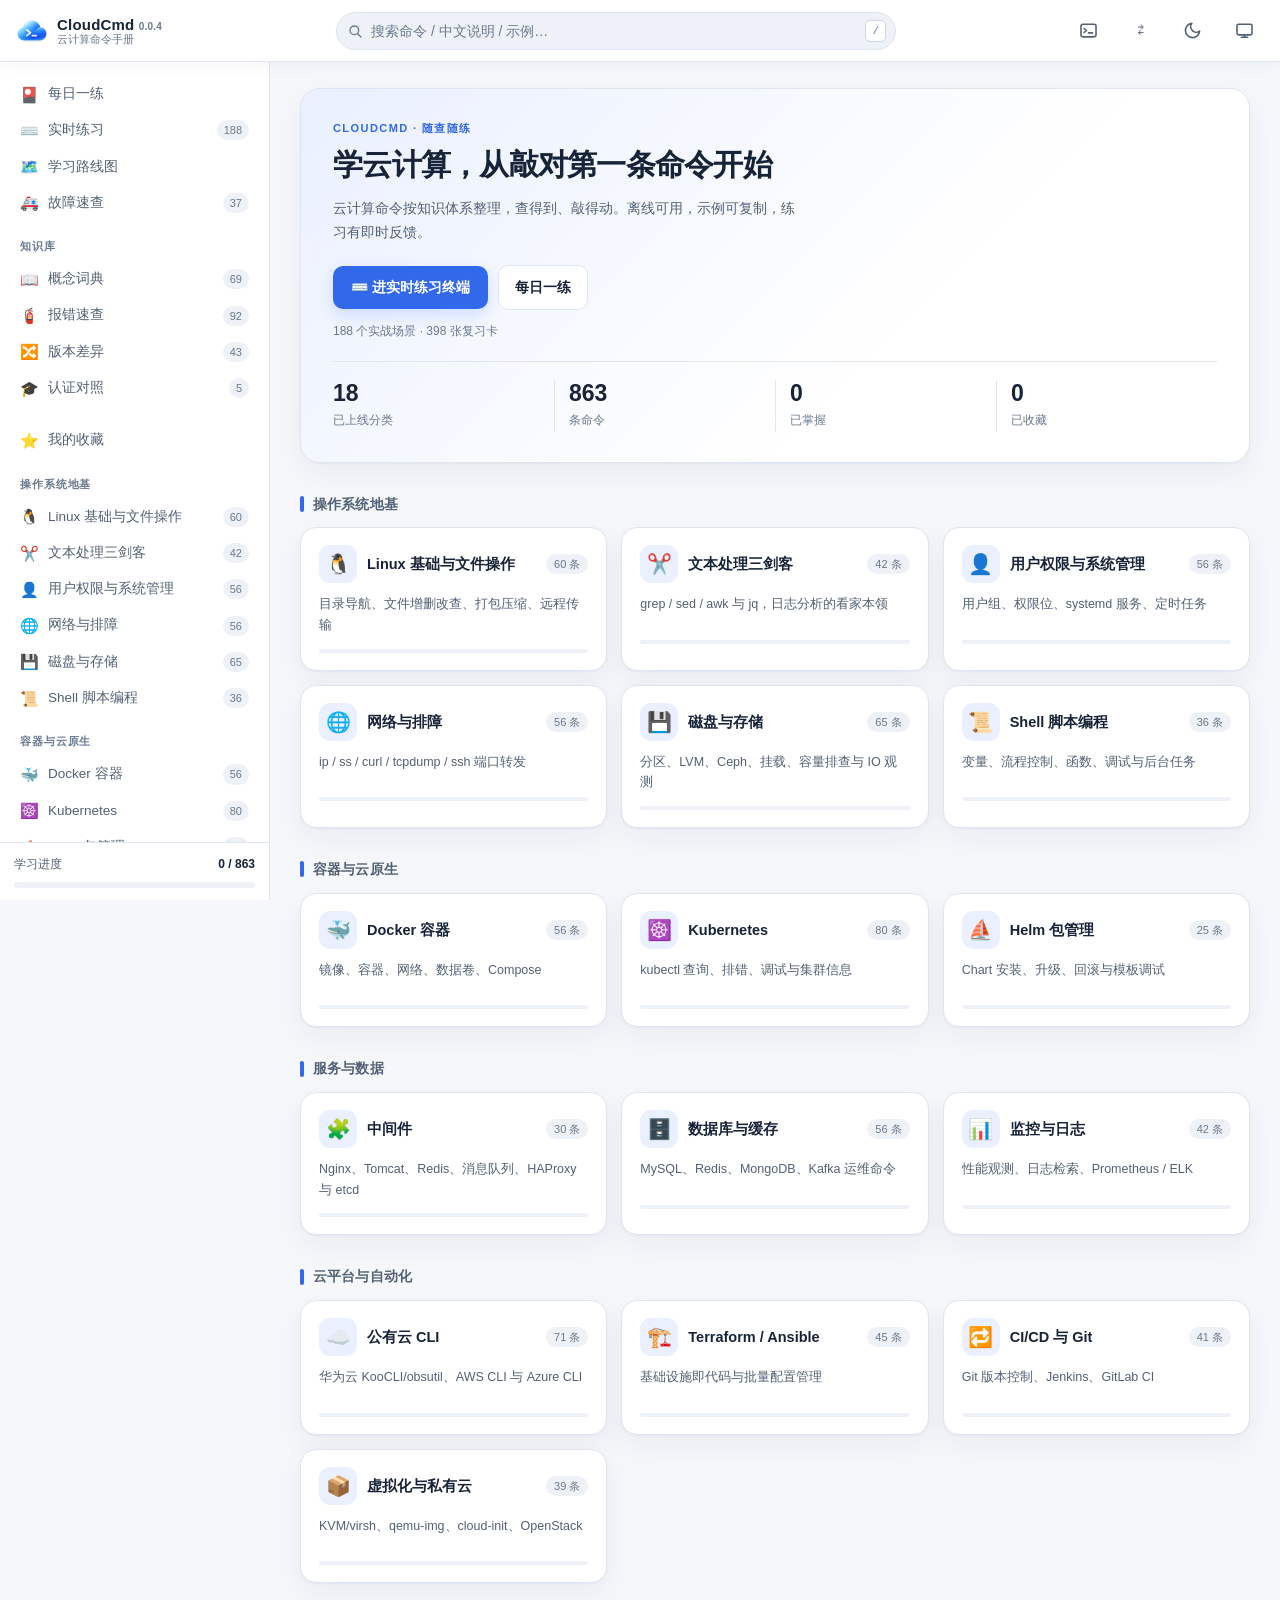
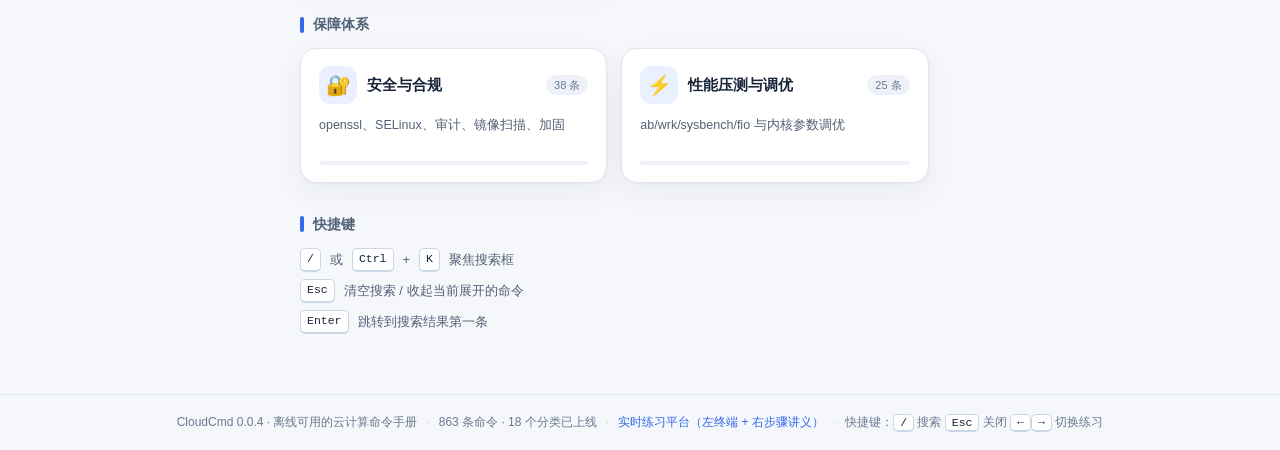
==== commit 82682c0c: "release: prepare CloudCmd 0.0.4 Android update" ====
--- a/index.html
+++ b/index.html
@@ -3,12 +3,12 @@
 <head>
 <meta charset="UTF-8">
 <meta name="viewport" content="width=device-width, initial-scale=1, maximum-scale=1, user-scalable=no">
-<title>CloudCmd 0.0.3 · 云计算命令手册</title>
+<title>CloudCmd 0.0.4 · 云计算命令手册</title>
 <meta name="description" content="云计算全栈命令速查与学习手册：Linux、Docker、Kubernetes，830 条命令，离线可用，支持搜索与一键复制。">
 <meta name="theme-color" content="#2f6bff">
 <script src="assets/js/theme.js?v=20260927a"></script>
 <link rel="icon" type="image/png" href="assets/img/favicon.png?v=0.0.2">
-<link rel="stylesheet" href="assets/css/main.css?v=20260928a">
+<link rel="stylesheet" href="assets/css/main.css?v=20260928c">
 <link rel="stylesheet" href="assets/css/progress-transfer.css?v=20260927b">
 <link rel="stylesheet" href="assets/css/print.css?v=20260925a" media="print">
 </head>
@@ -24,7 +24,7 @@
   <a class="brand" href="#/">
     <img class="brand-logo" src="assets/img/cloudcmd-mark.png?v=0.0.2" alt="" width="32" height="32">
     <span class="brand-text">
-      <strong>CloudCmd <span class="brand-version">0.0.3</span></strong>
+      <strong>CloudCmd <span class="brand-version">0.0.4</span></strong>
       <small>云计算命令手册</small>
     </span>
   </a>
@@ -90,7 +90,7 @@
 <button class="shell-fab" type="button" id="shell-fab" hidden aria-label="打开临时 Shell 窗口">⌨️</button>
 
 <footer class="footer">
-  <span>CloudCmd 0.0.3 · 离线可用的云计算命令手册</span>
+  <span>CloudCmd 0.0.4 · 离线可用的云计算命令手册</span>
   <span class="dot">·</span>
   <span id="stat-total">数据加载中…</span>
   <span class="dot">·</span>
@@ -162,7 +162,7 @@
 
 <!-- ============ 应用层 ============ -->
 <script src="assets/js/sync-marks.js?v=0.0.2"></script>
-<script src="assets/js/store.js?v=0.0.2"></script>
+<script src="assets/js/store.js?v=20260928b"></script>
 <script src="assets/js/sync.js?v=0.0.2"></script>
 <script src="assets/js/progress-transfer.js?v=20260927d"></script>
 <script src="assets/js/live-update.js?v=0.0.2"></script>
@@ -183,10 +183,10 @@
 <script src="assets/js/cmd-host.js?v=20260925d"></script>
 <script src="assets/js/cmd-text.js?v=20260925e"></script>
 <script src="assets/js/cmd-cloud.js?v=20260925f"></script>
-<script src="assets/js/render.js?v=20260928a"></script>
-<script src="assets/js/terminal.js?v=0.0.2"></script>
+<script src="assets/js/render.js?v=20260928c"></script>
+<script src="assets/js/terminal.js?v=0.0.4"></script>
 <script src="assets/js/drill.js?v=20260925b"></script>
-<script src="assets/js/router.js?v=20260928a"></script>
-<script src="assets/js/app.js?v=20260928a"></script>
+<script src="assets/js/router.js?v=20260928b"></script>
+<script src="assets/js/app.js?v=20260928c"></script>
 </body>
 </html>
--- a/assets/css/main.css
+++ b/assets/css/main.css
@@ -369,19 +369,29 @@
 .cat-card.soon:hover{transform:none;border-color:var(--border);box-shadow:none}
 
 /* 分类 → 技术栈 → 命令 */
+.category-progress{max-width:520px;padding:11px 14px;margin:-4px 0 20px;border:1px solid var(--border);border-radius:var(--radius);background:var(--bg-card)}
+.category-progress-label{display:flex;justify-content:space-between;gap:12px;margin-bottom:8px;font-size:12.5px;color:var(--text-dim)}
+.category-progress-label strong{color:var(--text);font-variant-numeric:tabular-nums}
+.category-progress-bar,.stack-progress-bar{display:block;height:6px;border-radius:999px;background:var(--bg-soft);overflow:hidden}
+.category-progress-bar i,.stack-progress-bar i{display:block;height:100%;border-radius:999px;background:var(--ok)}
 .stack-heading{font-size:15px;margin:2px 0 14px;color:var(--text)}
 .stack-grid{display:grid;grid-template-columns:repeat(auto-fill,minmax(210px,1fr));gap:12px}
 .stack-card{
-  display:flex;align-items:center;gap:11px;min-width:0;min-height:76px;padding:14px 15px;
+  display:flex;flex-direction:column;gap:8px;min-width:0;min-height:106px;padding:12px 14px;
   border:1px solid var(--border);border-radius:var(--radius);background:var(--bg-card);
   color:var(--text);box-shadow:var(--shadow);transition:border-color .14s,transform .14s;
 }
 .stack-card:hover{border-color:var(--accent);transform:translateY(-2px);text-decoration:none}
 .stack-card:focus-visible,.stack-back:focus-visible,.stack-all:focus-visible{outline:2px solid var(--accent);outline-offset:2px}
+.stack-card-top{display:flex;align-items:center;gap:9px;min-width:0}
 .stack-icon{display:grid;place-items:center;flex:0 0 38px;width:38px;height:38px;border-radius:10px;background:var(--accent-soft);font-size:20px}
-.stack-name{font-size:14px;font-weight:650;min-width:0}
-.stack-count{font-size:11px;color:var(--text-faint);white-space:nowrap;margin-left:auto}
-.stack-arrow{color:var(--accent);font-size:17px}
+.stack-card-title{flex:1 1 auto;min-width:0}
+.stack-name{display:block;font-size:13.5px;font-weight:650;line-height:1.3;overflow-wrap:anywhere}
+.stack-count{display:block;margin-top:3px;font-size:11px;color:var(--text-faint)}
+.stack-arrow{flex:0 0 auto;color:var(--accent);font-size:17px}
+.stack-progress-label{display:flex;justify-content:space-between;gap:8px;font-size:11px;color:var(--text-faint)}
+.stack-progress-label b{color:var(--text-dim);font-variant-numeric:tabular-nums}
+.stack-progress-bar{height:5px}
 .stack-all,.stack-back{display:inline-flex;align-items:center;min-height:40px;margin:14px 0 18px;font-size:13px;font-weight:600}
 .stack-back{margin:0 0 14px}
 
@@ -795,10 +805,8 @@
       收藏星标原为 30×30、筛选按钮 31 高，在手机上按不准 */
 @media (max-width:760px){
   .stack-grid{grid-template-columns:repeat(auto-fill,minmax(155px,1fr));gap:9px}
-  .stack-card{flex-wrap:wrap;gap:6px;min-height:84px;padding:12px}
+  .stack-card{gap:7px;min-height:108px;padding:12px}
   .stack-icon{flex-basis:32px;width:32px;height:32px;font-size:17px}
-  .stack-name{flex:1 1 calc(100% - 60px)}
-  .stack-count{margin-left:0}
   /* #search-input 是 ID 选择器，普通 input 规则压不过它，必须点名 */
   input,select,textarea,.search-input,#search-input{font-size:16px}
   /* 临时 Shell 面板里的终端输入框同理：12.5px 会让 iOS 聚焦时放大整页 */
